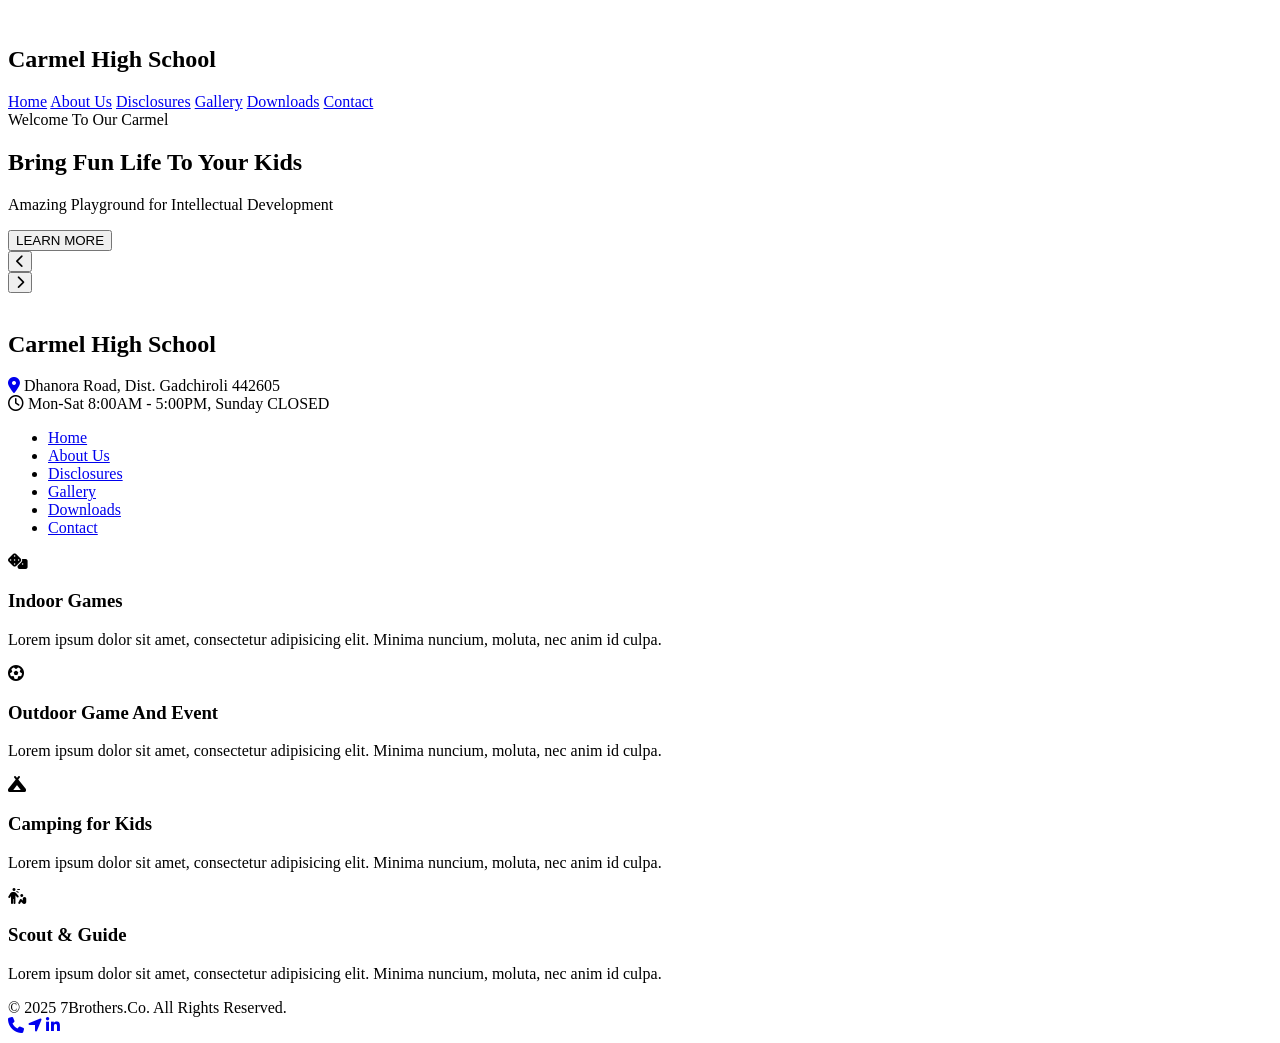
==== index.html @ ac0046ca "Add initial HTML structure for school website" ====
<!DOCTYPE html>
<html lang="en">
<head>
    <meta charset="UTF-8">
    <meta name="viewport" content="width=device-width, initial-scale=1.0">
    <title>Carmel High School, Gadchiroli</title>
    <link rel="stylesheet" href="https://cdnjs.cloudflare.com/ajax/libs/font-awesome/6.4.0/css/all.min.css">
    <link rel="preconnect" href="https://fonts.googleapis.com">
    <link rel="preconnect" href="https://fonts.gstatic.com" crossorigin>
    <link href="https://fonts.googleapis.com/css2?family=Montserrat:wght@400;500;600;700;800&family=Open+Sans:wght@400;500;600&display=swap" rel="stylesheet">
    <link rel="stylesheet" href="styles.css">
    <link rel="icon" type="image/png" href="images/carmel-school-gad.png">
</head>
<body>
    <!-- Mobile Header - Only visible on mobile/tablet -->
    <!-- Update the mobile-header section in index.html -->
    <header class="mobile-header">
        <div class="mobile-header-container"> <!-- Add this wrapper -->
            <div class="logo">
                <img src="images/carmel-school-gad.png" alt="" width="10%">
                <h2>Carmel High School</h2>
            </div>
            <div class="hamburger" id="mobileHamburger">
                <span></span>
                <span></span>
                <span></span>
            </div>
        </div>
        <nav class="mobile-nav">
            <div class="mobile-nav-links" id="mobileNavLinks">
                <a href="#" class="active">Home</a>
                <a href="#">About Us</a>
                <a href="#">Disclosures</a>
                <a href="#">Gallery</a>
                <a href="#">Downloads</a>
                <a href="#">Contact</a>
            </div>
        </nav>
    </header>
    
    <!-- Hero Section with Slideshow -->
    <section class="hero-section">
        <!-- Hero Image Background with Slideshow -->
        <div class="hero-background" id="heroBackground">
            <!-- Slideshow images -->
            <div class="slide active" style="background-image: url('images/love-carmel.png');"></div>
            <div class="slide" style="background-image: url('images/school-front.png');"></div>
            <div class="slide" style="background-image: url('images/discussion-room.png');"></div>
            <div class="slide" style="background-image: url('images/school-side.png');"></div>
            
            <!-- Overlay for better text readability -->
            <div class="hero-overlay"></div>
        </div>
        
        <!-- Hero Content -->
        <div class="container hero-content">
            <div class="hero-text">
                <div class="hero-subtitle">Welcome To Our Carmel</div>
                <h1 class="hero-title">Bring Fun Life To Your Kids</h1>
                <p class="hero-description">Amazing Playground for Intellectual Development</p>
                <button class="cta-button" id="learnMoreBtn">LEARN MORE</button>
            </div>
        </div>
        
        <!-- Slideshow Controls (Inside Hero Section) -->
        <div class="slideshow-controls">
            <button class="slide-control prev" id="prevSlide">
                <i class="fas fa-chevron-left"></i>
            </button>
            <div class="slide-indicators" id="slideIndicators">
                <!-- Indicators will be generated by JavaScript -->
            </div>
            <button class="slide-control next" id="nextSlide">
                <i class="fas fa-chevron-right"></i>
            </button>
        </div>
    </section>
    
    <!-- Desktop Header - Only visible on desktop -->
    <header class="desktop-header">
        <!-- Utility Bar -->
        <div class="utility-bar">
            <div class="container utility-content">
                <div class="logo">
                    <img src="images/carmel-school-gad.png" alt="" width="5%">
                    <h2>Carmel High School</h2></div>
                <div class="utility-info">
                    <div class="info-item">
                        <a href="https://maps.app.goo.gl/mGNbKYQAmGiyjG6eA" style="text-decoration: none; cursor: pointer" target="_blank">
                            <i class="fas fa-map-marker-alt"></i>
                        </a>
                        <span class="location">Dhanora Road, Dist. Gadchiroli 442605</span>
                    </div>
                    <div class="info-item">
                        <i class="far fa-clock"></i>
                        <span>Mon-Sat 8:00AM - 5:00PM, <span class="highlight">Sunday CLOSED</span></span>
                    </div>
                </div>
            </div>
        </div>
        
        <!-- Opaque Navigation Bar -->
        <nav class="main-nav">
            <div class="container nav-content">
                <ul class="nav-links">
                    <li><a href="#" class="active">Home</a></li>
                    <li><a href="#">About Us</a></li>
                    <li><a href="#">Disclosures</a></li>
                    <li><a href="#">Gallery</a></li>
                    <li><a href="#">Downloads</a></li>
                    <li><a href="#">Contact</a></li>
                </ul>
            </div>
        </nav>
    </header>
    
    <!-- Main Content (Outside Hero Section) -->
    <main class="container">
        <!-- Feature Cards Section -->
        <section class="features">
            <div class="feature-card card1">
                <div class="feature-icon">
                    <i class="fas fa-dice"></i>
                </div>
                <h3>Indoor Games</h3>
                <p>Lorem ipsum dolor sit amet, consectetur adipisicing elit. Minima nuncium, moluta, nec anim id culpa.</p>
            </div>
            
            <div class="feature-card card2">
                <div class="feature-icon">
                    <i class="fas fa-futbol"></i>
                </div>
                <h3>Outdoor Game And Event</h3>
                <p>Lorem ipsum dolor sit amet, consectetur adipisicing elit. Minima nuncium, moluta, nec anim id culpa.</p>
            </div>
            
            <div class="feature-card card3">
                <div class="feature-icon">
                    <i class="fas fa-campground"></i>
                </div>
                <h3>Camping for Kids</h3>
                <p>Lorem ipsum dolor sit amet, consectetur adipisicing elit. Minima nuncium, moluta, nec anim id culpa.</p>
            </div>

            <div class="feature-card card4">
                <div class="feature-icon">
                    <i class="fa-solid fa-person-harassing"></i>
                </div>
                <h3>Scout & Guide</h3>
                <p>Lorem ipsum dolor sit amet, consectetur adipisicing elit. Minima nuncium, moluta, nec anim id culpa.</p>
            </div>
        </section>
        
        <!-- Additional content can go here -->
    </main> 
    
    <!-- Footer -->
    <footer class="footer">
        <div class="container">
            <div class="copyright">
                &copy; 2025 7Brothers.Co. All Rights Reserved.
            </div>
            <div class="social-icons">
                <a href="tel:7132232476"><i class="fa-solid fa-phone"></i></a>
                <a href="https://maps.app.goo.gl/y5Hg6TQZRejVU8Br6" target="_blank"><i class="fa-solid fa-location-arrow"></i></a>
                <a href="#"><i class="fab fa-linkedin-in"></i></a>
            </div>
        </div>
    </footer>
    
    <script src="script.js"></script>
</body>
</html>
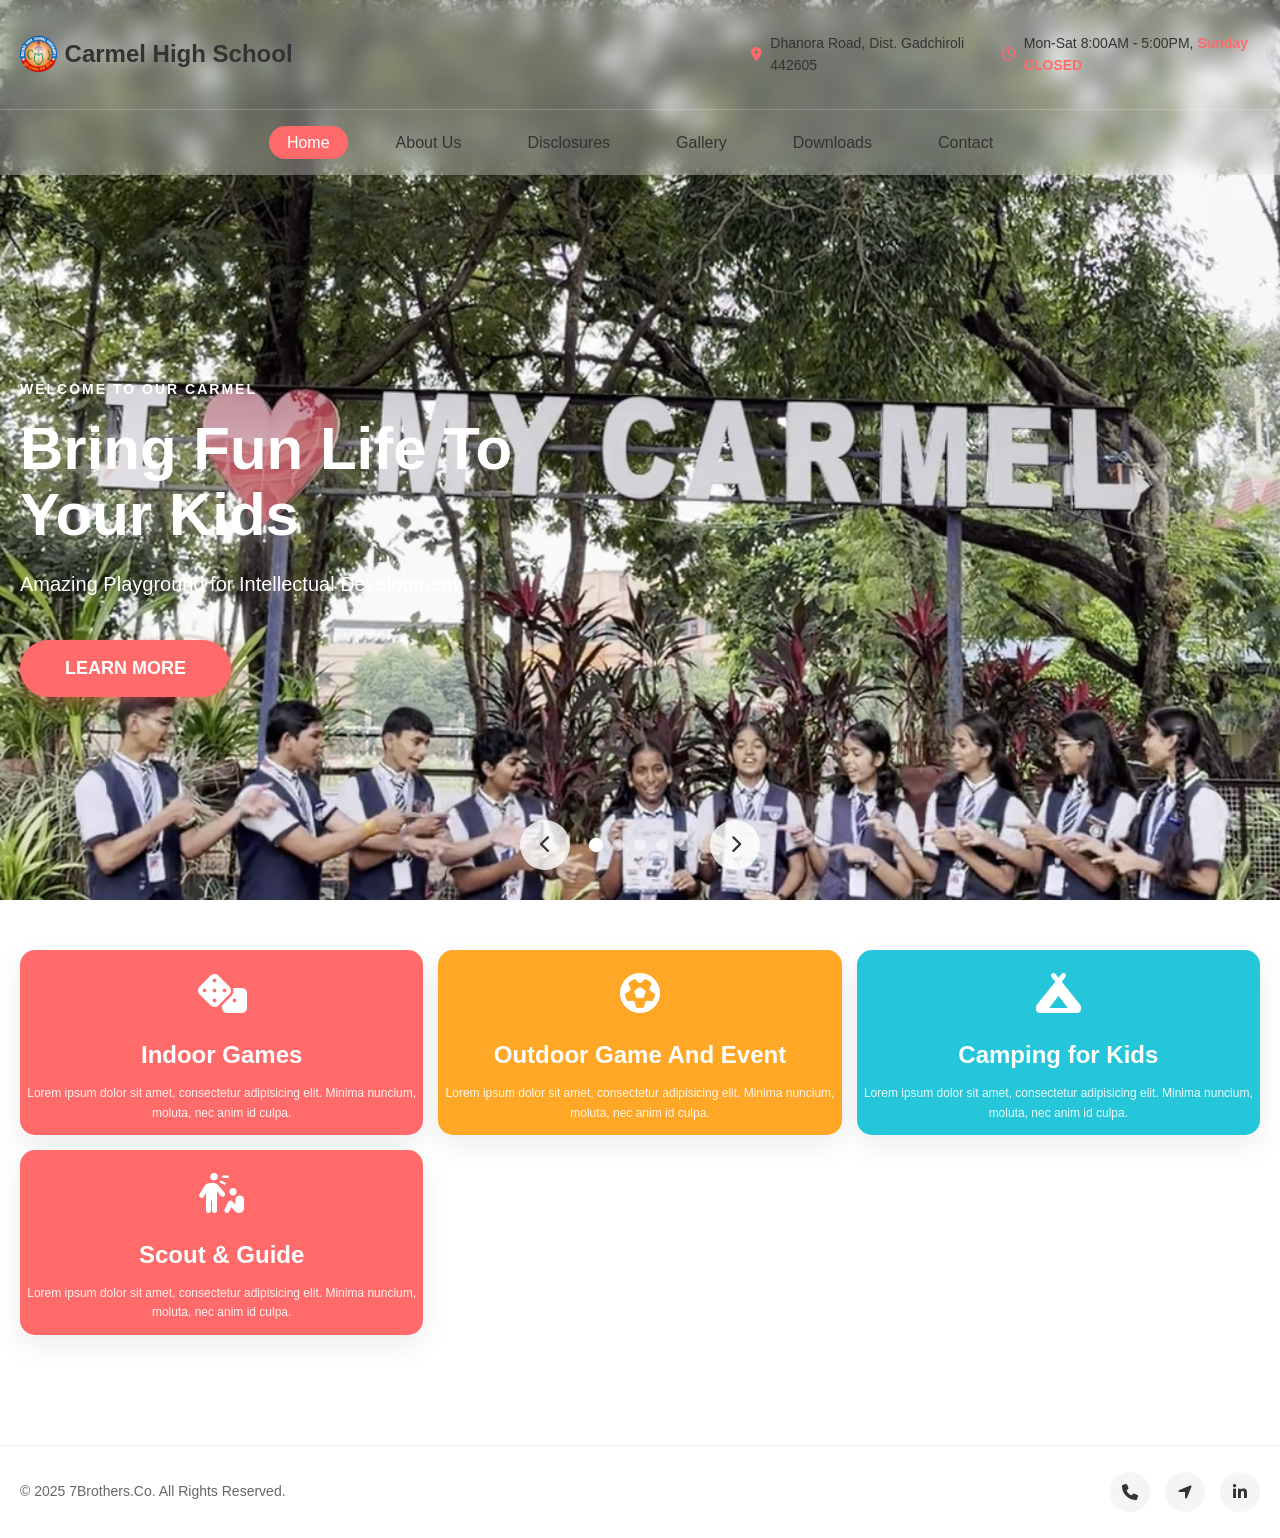
==== commit 9d8f30ee: "Reorder slideshow images in index.html" ====
--- a/index.html
+++ b/index.html
@@ -43,9 +43,10 @@
         <!-- Hero Image Background with Slideshow -->
         <div class="hero-background" id="heroBackground">
             <!-- Slideshow images -->
+            <div class="slide" style="background-image: url('images/school-front.png');"></div>
             <div class="slide active" style="background-image: url('images/love-carmel.png');"></div>
+            <div class="slide" style="background-image: url('images/discussion-room.png');"></div>
             <div class="slide" style="background-image: url('images/school-front.png');"></div>
-            <div class="slide" style="background-image: url('images/discussion-room.png');"></div>
             <div class="slide" style="background-image: url('images/school-side.png');"></div>
             
             <!-- Overlay for better text readability -->
--- a/styles.css
+++ b/styles.css
@@ -0,0 +1,676 @@
+:root {
+    --primary-red: #ff6b6b;
+    --primary-orange: #ffa726;
+    --primary-teal: #26c6da;
+    --primary-dark: #333333;
+    --primary-gray: #f5f5f5;
+    --text-light: #ffffff;
+    --text-gray: #666666;
+    --border-radius: 50px;
+    --box-shadow: 0 10px 30px rgba(0, 0, 0, 0.08);
+    --header-translucent: rgba(255, 255, 255, 0.3);
+    --header-opaque: rgba(255, 255, 255, 0.95);
+}
+
+* {
+    margin: 0;
+    padding: 0;
+    box-sizing: border-box;
+}
+
+body {
+    font-family: 'Open Sans', sans-serif;
+    color: var(--text-gray);
+    line-height: 1.6;
+    overflow-x: hidden;
+    background-color: white;
+}
+
+.container {
+    max-width: 100%;
+    margin: 0 auto;
+    padding: 20px;
+}
+
+/* Update the .mobile-header section - replace this in your styles.css */
+/* ===== MOBILE HEADER ===== */
+.mobile-header {
+    display: none; /* Hidden by default on desktop */
+    position: fixed;
+    top: 0;
+    left: 0;
+    width: 100%;
+    z-index: 1000;
+    background-color: rgba(255, 255, 255, 0.3);
+    backdrop-filter: blur(10px);
+    -webkit-backdrop-filter: blur(10px);
+    padding: 1rem 5%;
+    transition: all 0.3s ease;
+    border-bottom: 1px solid rgba(0, 0, 0, 0.1);
+}
+
+.mobile-header.scrolled {
+    background-color: rgba(255, 255, 255, 0.3);
+    box-shadow: 0 2px 20px rgba(0, 0, 0, 0.1);
+    padding: 0.8rem 5%;
+}
+
+.mobile-header .logo {
+    flex-shrink: 0;
+    display: flex;
+    align-items: center;
+}
+
+.mobile-header .logo h2 {
+    font-family: 'Montserrat', sans-serif;
+    font-weight: 800;
+    font-size: 18px;
+    color: var(--primary-dark);
+    margin-left: 0.5rem;
+}
+
+/* Update the .mobile-nav section */
+.mobile-nav {
+    display: flex;
+    justify-content: flex-end; /* Changed from space-between */
+    align-items: center;
+    width: 100%;
+    position: relative;
+}
+
+/* Hamburger Menu - Update positioning */
+.hamburger {
+    display: flex;
+    flex-direction: column;
+    cursor: pointer;
+    padding: 8px; /* Slightly more padding for better touch target */
+    z-index: 1001;
+    position: absolute; /* Add this */
+    right: 2rem; /* Add this - positions at extreme right */
+    top: 50%; /* Add this - centers vertically */
+    transform: translateY(-50%); /* Add this - perfect vertical centering */
+}
+
+.hamburger span {
+    width: 25px;
+    height: 3px;
+    background-color: var(--primary-dark);
+    margin: 3px 0;
+    transition: 0.3s;
+    border-radius: 2px;
+}
+
+/* Hamburger animation when active */
+.hamburger.active span:nth-child(1) {
+    transform: rotate(-45deg) translate(-5px, 6px);
+}
+
+.hamburger.active span:nth-child(2) {
+    opacity: 0;
+}
+
+.hamburger.active span:nth-child(3) {
+    transform: rotate(45deg) translate(-5px, -6px);
+}
+
+/* Mobile Navigation Links */
+.mobile-nav{
+    width: 100%;
+}
+
+.mobile-nav-links {
+    position: absolute;
+    top: 100%;
+    left: 0;
+    width: 100%;
+    background-color: rgba(255, 255, 255, 0.3);
+    backdrop-filter: blur(10px);
+    -webkit-backdrop-filter: blur(10px);
+    display: flex;
+    flex-direction: column;
+    align-items: center;
+    gap: 0.2rem;
+    padding: 1rem 0;
+    border-bottom: 1px solid rgba(0, 0, 0, 0.1);
+    box-shadow: 0 5px 20px rgba(0, 0, 0, 0.1);
+    transform: translateY(-10px);
+    opacity: 0;
+    visibility: hidden;
+    transition: all 0.3s ease;
+    z-index: 999;
+}
+
+.mobile-nav-links.active {
+    transform: translateY(0);
+    opacity: 1;
+    visibility: visible;
+}
+
+.mobile-nav-links a {
+    display: block;
+    border-radius: 3rem;
+    text-align: center;
+    padding: 0.5rem 1rem;
+    font-size: 1rem;
+    color: var(--primary-dark);
+    text-decoration: none;
+    font-weight: 500;
+    transition: all 0.3s ease;
+}
+
+.mobile-nav-links a:last-child {
+    border-bottom: none;
+}
+
+.mobile-nav-links a.active,
+.mobile-nav-links a:hover {
+    background-color: var(--primary-red);
+    color: var(--text-light);
+}
+
+/* ===== DESKTOP HEADER ===== */
+.desktop-header {
+    display: block;
+    position: fixed;
+    top: 0;
+    width: 100%;
+    z-index: 100;
+    background-color: var(--header-translucent);
+    backdrop-filter: blur(10px);
+    transition: background-color 0.3s ease, backdrop-filter 0.3s ease;
+}
+
+.desktop-header.scrolled {
+    background-color: var(--header-opaque);
+    backdrop-filter: blur(15px);
+}
+
+/* Utility Bar with translucent background */
+.utility-bar {
+    background-color: transparent;
+    padding: 12px 0;
+    border-bottom: 1px solid rgba(255, 255, 255, 0.2);
+}
+
+.utility-content {
+    display: flex;
+    justify-content: space-between;
+    align-items: center;
+}
+
+.desktop-header .logo {
+    display: flex;
+    align-items: center;
+}
+
+.desktop-header .logo h2 {
+    font-family: 'Montserrat', sans-serif;
+    font-weight: 800;
+    font-size: 24px;
+    color: var(--primary-dark);
+    margin-left: 0.5rem;
+}
+
+.utility-info {
+    display: flex;
+    gap: 30px;
+}
+
+.info-item {
+    display: flex;
+    align-items: center;
+    gap: 8px;
+    font-size: 14px;
+    color: var(--primary-dark);
+}
+
+.info-item i {
+    color: var(--primary-red);
+}
+
+.highlight {
+    color: var(--primary-red);
+    font-weight: 600;
+}
+
+/* Navigation Bar - Also translucent */
+.main-nav {
+    background-color: transparent;
+    padding: 0px;
+    border-radius: 12px;
+    box-shadow: none;
+    transition: background-color 0.3s ease, box-shadow 0.3s ease;
+}
+
+.main-nav.scrolled {
+    border-radius: 30px;
+}
+
+.nav-content {
+    display: flex;
+    justify-content: center;
+    align-items: center;
+    text-align: center;
+}
+
+.nav-links {
+    display: flex;
+    list-style: none;
+    gap: 30px;
+    justify-content: center;
+    padding: 0;
+    margin: 0;
+}
+
+.nav-links a {
+    text-decoration: none;
+    color: var(--primary-dark);
+    font-weight: 500;
+    padding: 8px 18px;
+    border-radius: var(--border-radius);
+    transition: all 0.3s ease;
+}
+
+.nav-links a.active,
+.nav-links a:hover {
+    background-color: var(--primary-red);
+    color: var(--text-light);
+}
+
+/* Hero Section - Takes full viewport from top */
+.hero-section {
+    position: relative;
+    min-height: 100vh;
+    display: flex;
+    align-items: center;
+    overflow: hidden;
+}
+
+/* Hero Background with Slideshow - Starts from top */
+.hero-background {
+    position: fixed;
+    top: 0;
+    left: 0;
+    width: 100%;
+    height: 100%;
+    z-index: -2;
+}
+
+.hero-background .slide {
+    position: absolute;
+    top: 0;
+    left: 0;
+    width: 100%;
+    height: 100%;
+    background-size: cover;
+    background-position: center;
+    background-repeat: no-repeat;
+    opacity: 0;
+    transition: opacity 1.5s ease-in-out;
+}
+
+.hero-background .slide.active {
+    opacity: 1;
+}
+
+.hero-overlay {
+    position: absolute;
+    top: 0;
+    left: 0;
+    width: 100%;
+    height: 100%;
+    background: linear-gradient(to right, rgba(0, 0, 0, 0.7) 0%, rgba(0, 0, 0, 0.3) 100%);
+    z-index: -1;
+}
+
+/* Hero Content */
+.hero-content {
+    position: relative;
+    z-index: 1;
+    width: 100%;
+    padding-top: 140px; /* Space for desktop header */
+}
+
+.hero-text {
+    max-width: 600px;
+    color: var(--text-light);
+}
+
+.hero-subtitle {
+    font-size: 14px;
+    text-transform: uppercase;
+    letter-spacing: 2px;
+    color: white;
+    margin-bottom: 15px;
+    font-weight: 600;
+    text-shadow:
+        0 0 40px rgba(255, 255, 255, 0.6),
+        0 0 80px rgba(255, 255, 255, 0.6),
+        0 0 120px rgba(255, 255, 255, 0.6);
+}
+
+.hero-title {
+    font-family: 'Montserrat', sans-serif;
+    font-size: 60px;
+    font-weight: 800;
+    line-height: 1.1;
+    margin-bottom: 20px;
+    text-shadow:
+        0 0 40px rgba(255, 255, 255, 0.6),
+        0 0 80px rgba(255, 255, 255, 0.4),
+        0 0 120px rgba(255, 255, 255, 0.2);
+}
+
+.hero-description {
+    font-size: 20px;
+    margin-bottom: 40px;
+    text-shadow:
+        0 0 40px rgba(255, 255, 255, 0.6),
+        0 0 80px rgba(255, 255, 255, 0.6),
+        0 0 120px rgba(255, 255, 255, 0.6);
+}
+
+.cta-button {
+    background-color: var(--primary-red);
+    color: white;
+    border: none;
+    padding: 18px 45px;
+    border-radius: var(--border-radius);
+    font-size: 18px;
+    font-weight: 600;
+    cursor: pointer;
+    transition: all 0.3s ease;
+    box-shadow: 0 5px 15px rgba(255, 107, 107, 0.4);
+}
+
+.cta-button:hover {
+    background-color: #ff5252;
+    transform: translateY(-3px);
+    box-shadow: 0 8px 20px rgba(255, 107, 107, 0.6);
+}
+
+/* Slideshow Controls - Inside hero section */
+.slideshow-controls {
+    position: absolute;
+    bottom: 30px;
+    left: 0;
+    width: 100%;
+    display: flex;
+    justify-content: center;
+    align-items: center;
+    gap: 20px;
+    z-index: 2;
+}
+
+.slide-control {
+    background-color: rgba(255, 255, 255, 0.8);
+    border: none;
+    width: 50px;
+    height: 50px;
+    border-radius: 50%;
+    display: flex;
+    justify-content: center;
+    align-items: center;
+    cursor: pointer;
+    transition: all 0.3s ease;
+    font-size: 18px;
+    color: var(--primary-dark);
+}
+
+.slide-control:hover {
+    background-color: white;
+    transform: scale(1.1);
+}
+
+.slide-indicators {
+    display: flex;
+    gap: 10px;
+}
+
+.indicator {
+    width: 12px;
+    height: 12px;
+    border-radius: 50%;
+    background-color: rgba(255, 255, 255, 0.5);
+    cursor: pointer;
+    transition: all 0.3s ease;
+}
+
+.indicator.active {
+    background-color: white;
+    transform: scale(1.2);
+}
+
+/* Feature Cards Section - Outside hero section */
+main {
+    position: relative;
+    z-index: 10;
+    background-color: white;
+    margin-top: -60px;
+    padding-top: 120px;
+}
+
+.features {
+    display: grid;
+    grid-template-columns: repeat(3, 1fr);
+    gap: 15px;
+    margin: 30px 0;
+    position: relative;
+}
+
+.feature-card {
+    border-radius: 15px;
+    padding: 12px 6px;
+    color: white;
+    text-align: center;
+    box-shadow: var(--box-shadow);
+    transition: transform 0.3s ease, box-shadow 0.3s ease;
+    background-color: rgba(255, 255, 255, 0.9);
+}
+
+.feature-card:hover {
+    transform: translateY(-10px);
+    box-shadow: 0 15px 40px rgba(0, 0, 0, 0.15);
+}
+
+.card1 {
+    background-color: var(--primary-red);
+}
+
+.card2 {
+    background-color: var(--primary-orange);
+}
+
+.card3 {
+    background-color: var(--primary-teal);
+}
+
+.card4 {
+    background-color: var(--primary-red);
+}
+
+.feature-icon {
+    font-size: 40px;
+    margin-bottom: 10px;
+}
+
+.feature-card h3 {
+    font-family: 'Montserrat', sans-serif;
+    font-size: 24px;
+    font-weight: 700;
+    margin-bottom: 10px;
+}
+
+.feature-card p {
+    font-size: 12px;
+    opacity: 0.9;
+}
+
+/* Update footer styles */
+.footer {
+    background-color: white;
+    padding: 6px 0;
+    border-top: 1px solid #f0f0f0;
+    margin-top: 60px;
+}
+
+.footer .container {
+    display: flex;
+    flex-direction: column;
+    align-items: center;
+    gap: 25px;
+}
+
+.copyright {
+    font-size: 14px;
+    color: var(--text-gray);
+    text-align: center;
+    line-height: 1.6;
+}
+
+.social-icons {
+    display: flex;
+    gap: 15px;
+    align-items: center;
+}
+
+.social-icons a {
+    display: flex;
+    align-items: center;
+    justify-content: center;
+    width: 40px;
+    height: 40px;
+    background-color: var(--primary-gray);
+    border-radius: 50%;
+    color: var(--primary-dark);
+    font-size: 16px;
+    transition: all 0.3s ease;
+    text-decoration: none;
+}
+
+.social-icons a:hover {
+    background-color: var(--primary-red);
+    color: white;
+    transform: translateY(-3px);
+}
+
+/* ===== RESPONSIVE DESIGN ===== */
+
+/* For larger screens, arrange footer content in a row */
+@media (min-width: 769px) {
+    .footer .container {
+        flex-direction: row;
+        justify-content: space-between;
+        align-items: center;
+    }
+}
+
+/* Mobile/Tablet View (≤768px) */
+@media (max-width: 768px) {
+    /* Hide desktop header */
+    .desktop-header {
+        display: none;
+    }
+
+    /* Show mobile header */
+    .mobile-header {
+        display: flex;
+        justify-content: space-between;
+        align-items: center;
+        width: 100%;
+    }
+    
+    /* Adjust hero content padding for mobile header */
+    .hero-content {
+        padding-top: 100px;
+    }
+    
+    /* Hide utility info */
+    .utility-info {
+        display: none;
+    }
+    
+    .features {
+        grid-template-columns: 1fr;
+    }
+    
+    .hero-title {
+        font-size: 36px;
+    }
+    
+    .hero-description {
+        font-size: 18px;
+    }
+}
+
+/* Desktop View (>768px) */
+@media (min-width: 769px) {
+    /* Hide mobile header */
+    .mobile-header {
+        display: none;
+    }
+    
+    /* Show desktop header */
+    .desktop-header {
+        display: block;
+    }
+}
+
+@media (max-width: 992px) {
+    .hero-title {
+        font-size: 48px;
+    }
+    
+    .features {
+        grid-template-columns: repeat(2, 1fr);
+    }
+    
+    .utility-info {
+        flex-direction: row;
+        gap: 10px;
+    }
+
+    .utility-info .info-item span{
+        font-size: 0.6rem;
+    }
+
+    .utility-info .info-item i{
+        font-size: 1.2rem;
+    }
+
+    .utility-info .info-item .location{
+        display: none;
+    }
+}
+
+@media (max-width: 480px) {
+    .hero-title {
+        font-size: 32px;
+    }
+    
+    .hero-description {
+        font-size: 16px;
+    }
+    
+    .cta-button {
+        padding: 15px 30px;
+        font-size: 16px;
+    }
+    
+    .slide-control {
+        width: 40px;
+        height: 40px;
+    }
+    
+    .utility-bar {
+        padding: 8px 0;
+    }
+    
+    .mobile-header {
+        padding: 0.8rem 5%;
+    }
+    
+    .mobile-header.scrolled {
+        padding: 0.6rem 5%;
+    }
+}
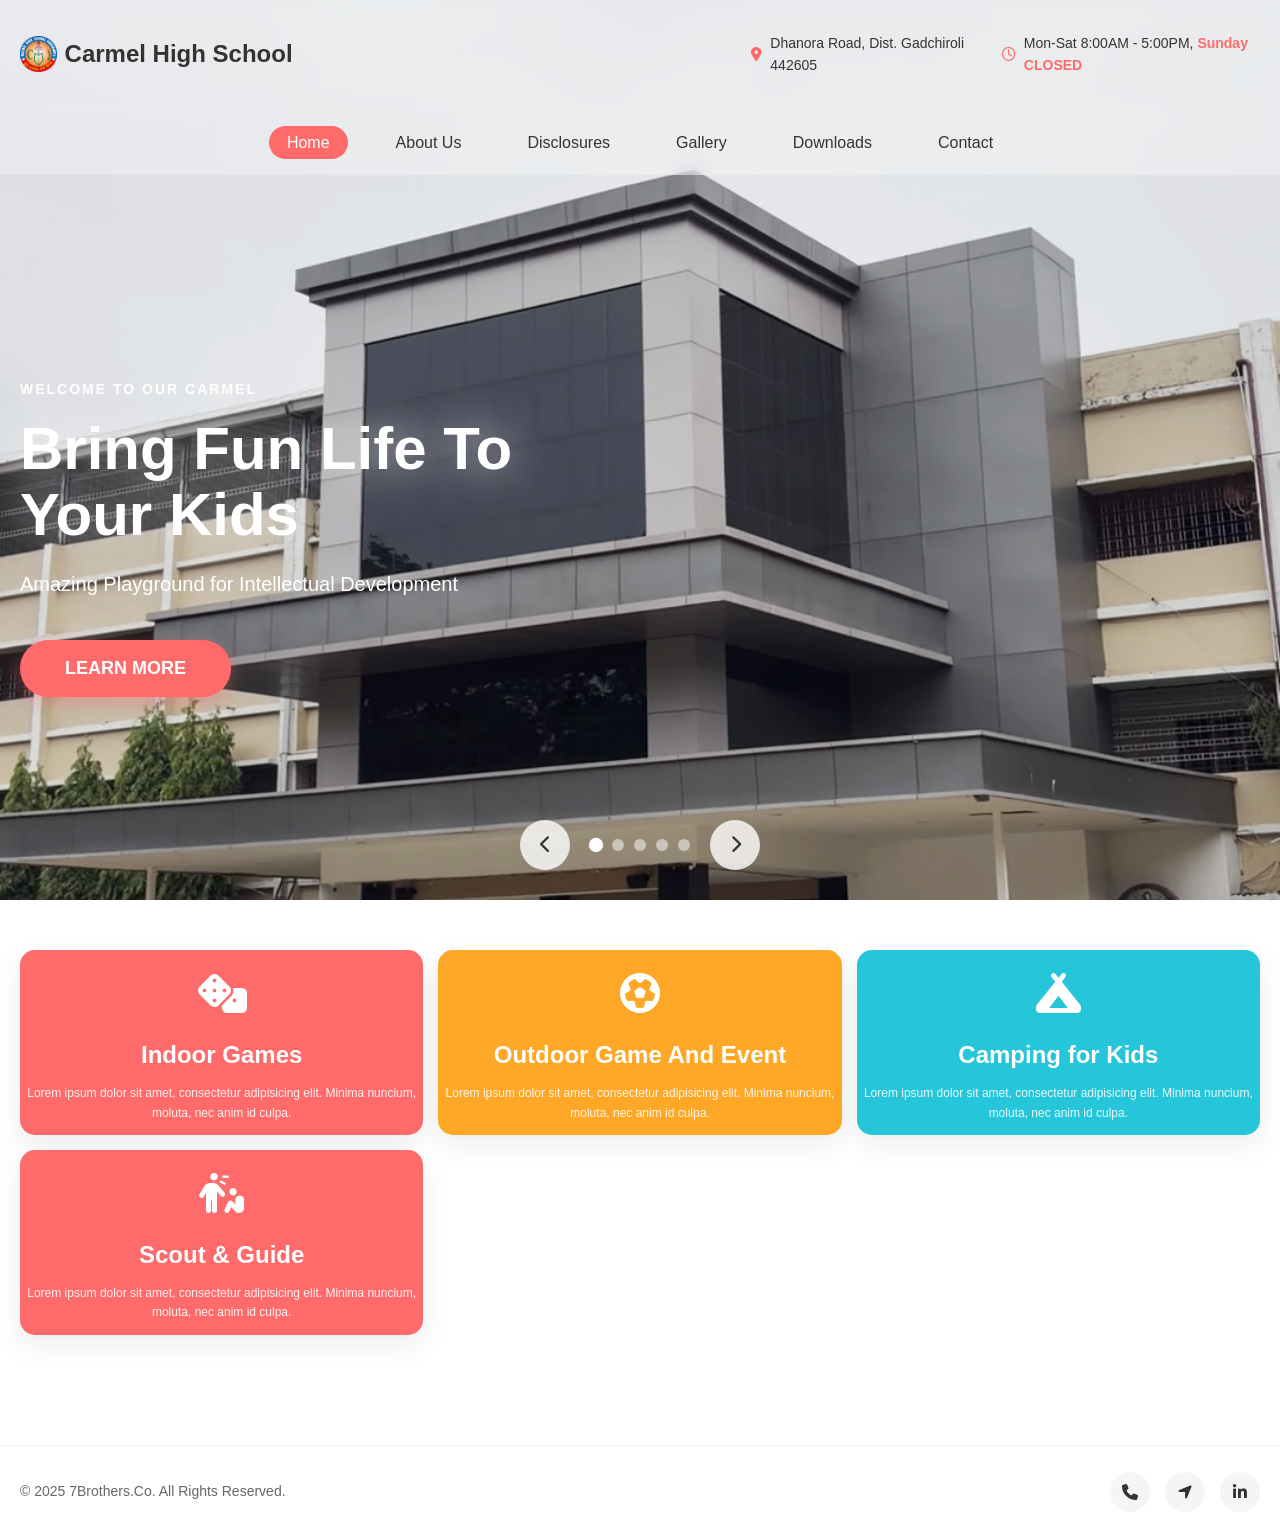
==== commit 2e77a3c3: "Swap slideshow images in hero section" ====
--- a/index.html
+++ b/index.html
@@ -43,8 +43,8 @@
         <!-- Hero Image Background with Slideshow -->
         <div class="hero-background" id="heroBackground">
             <!-- Slideshow images -->
-            <div class="slide" style="background-image: url('images/school-front.png');"></div>
-            <div class="slide active" style="background-image: url('images/love-carmel.png');"></div>
+            <div class="slide active" style="background-image: url('images/school-front.png');"></div>
+            <div class="slide" style="background-image: url('images/love-carmel.png');"></div>
             <div class="slide" style="background-image: url('images/discussion-room.png');"></div>
             <div class="slide" style="background-image: url('images/school-front.png');"></div>
             <div class="slide" style="background-image: url('images/school-side.png');"></div>
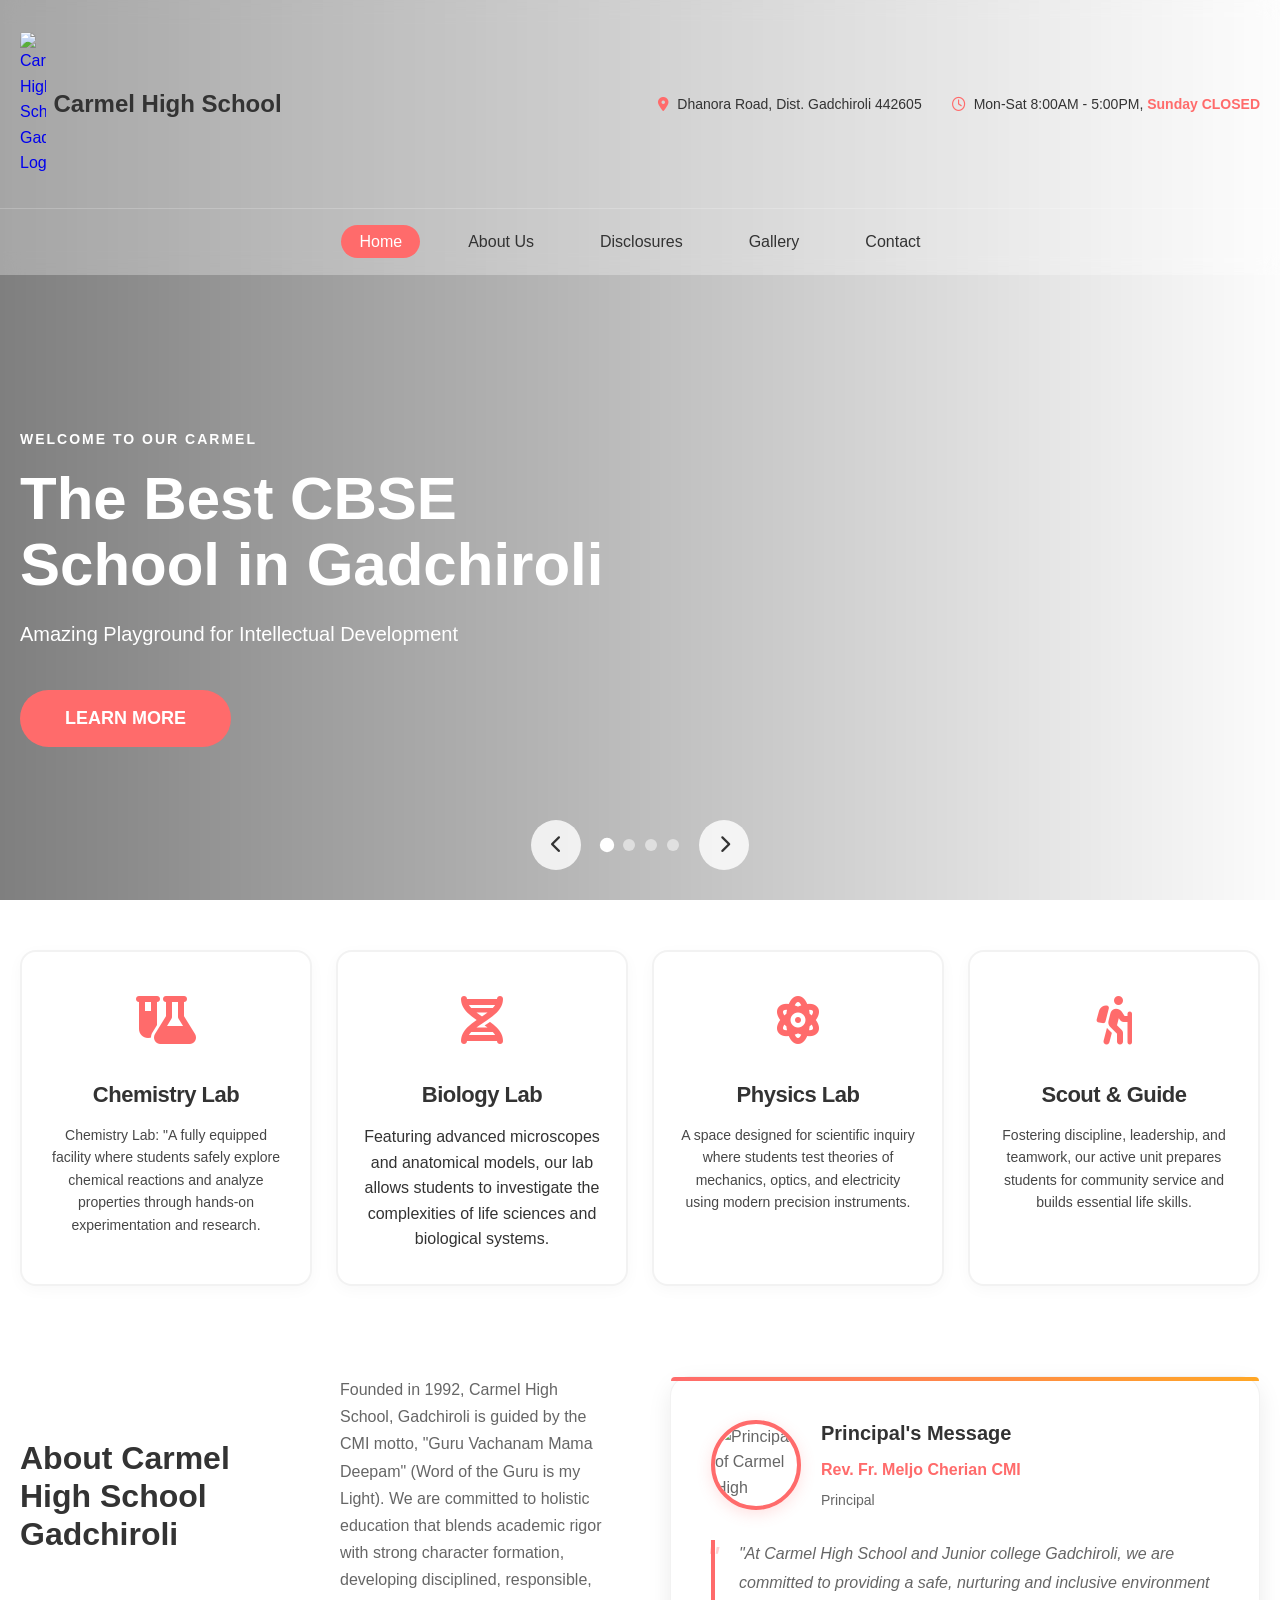
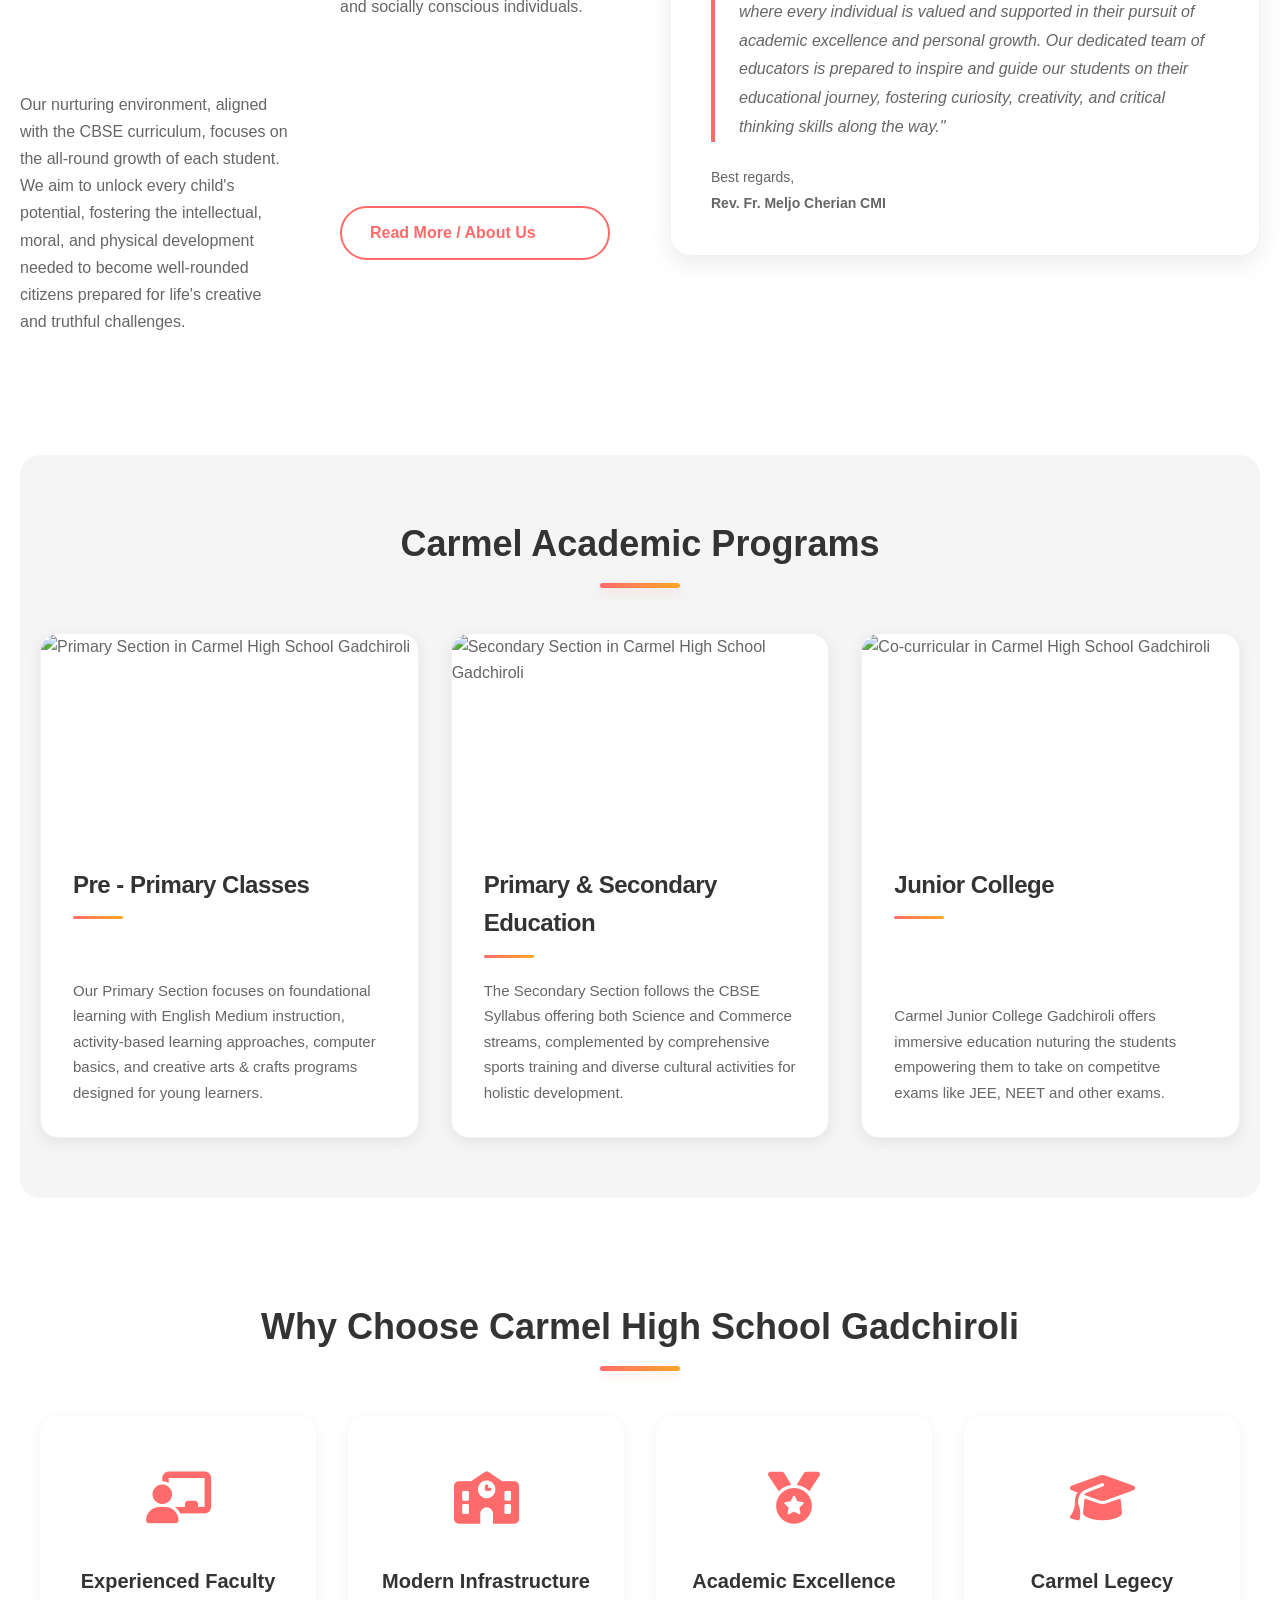
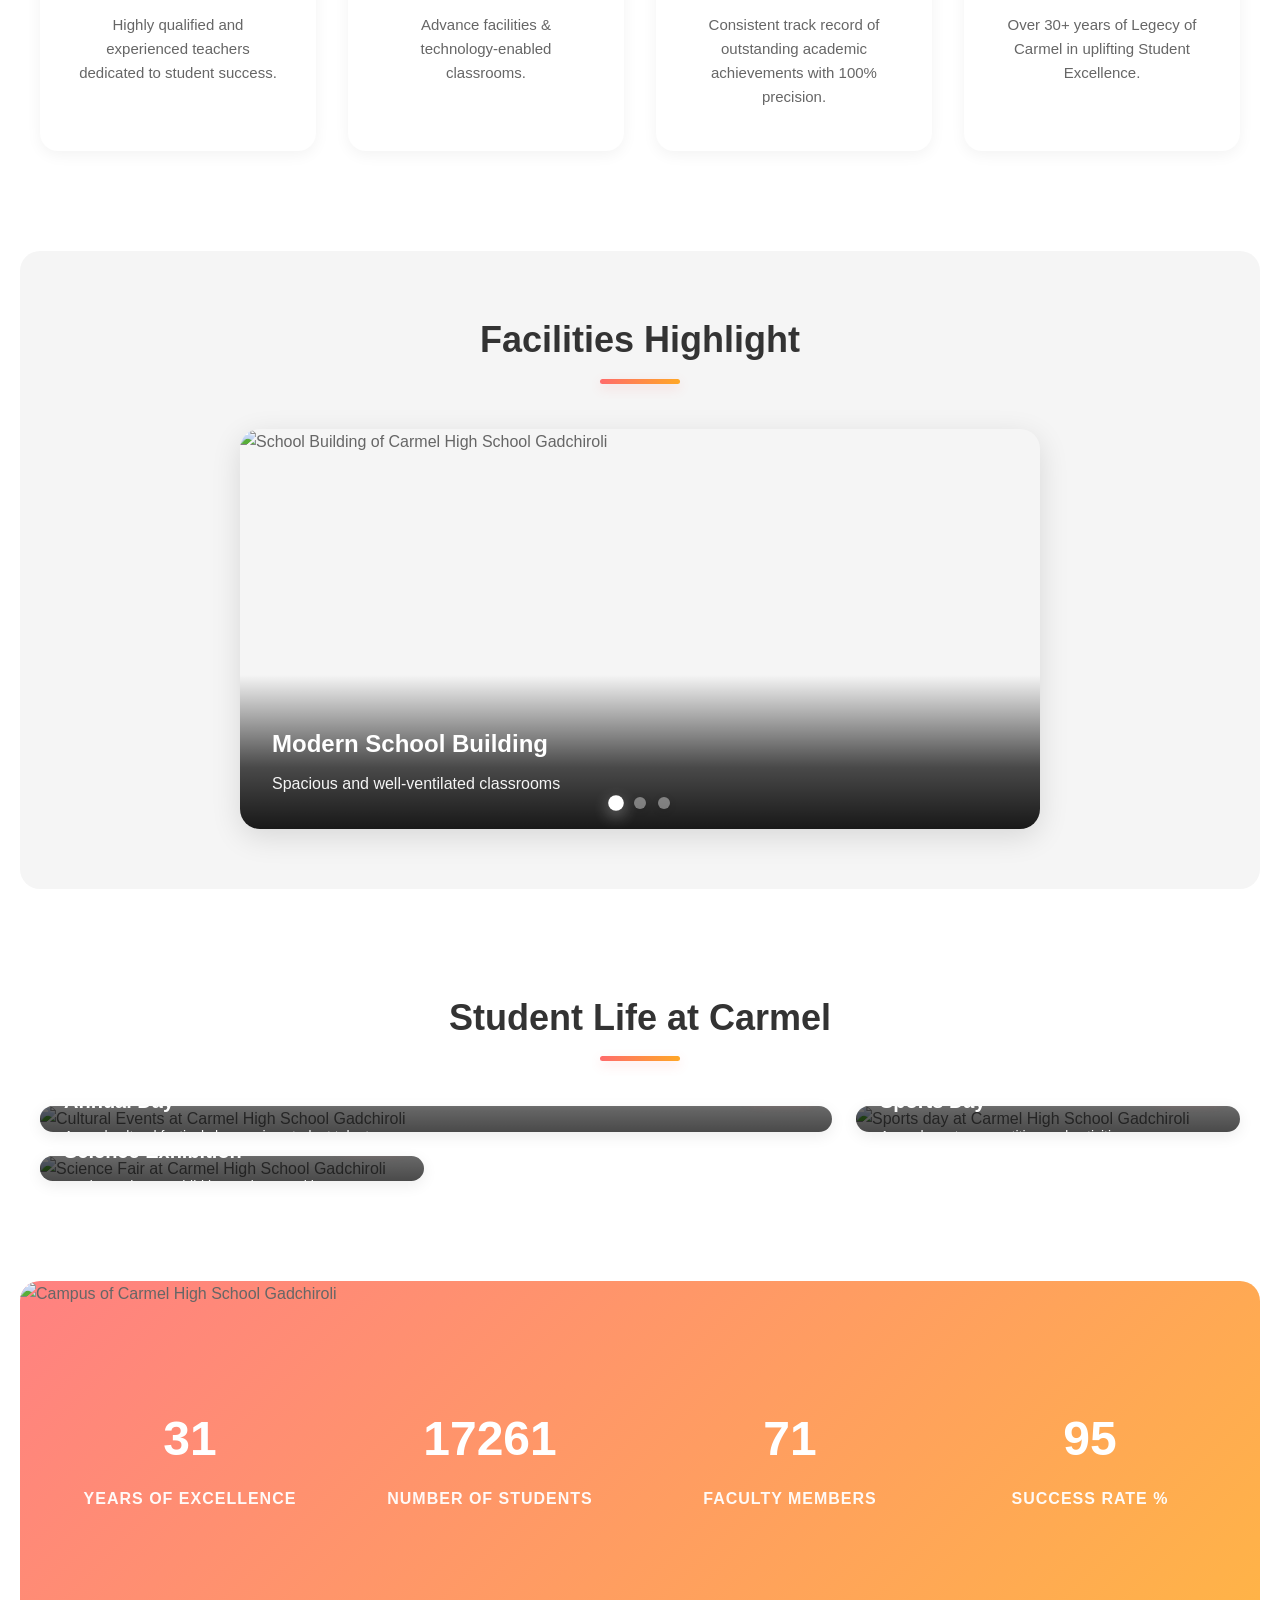
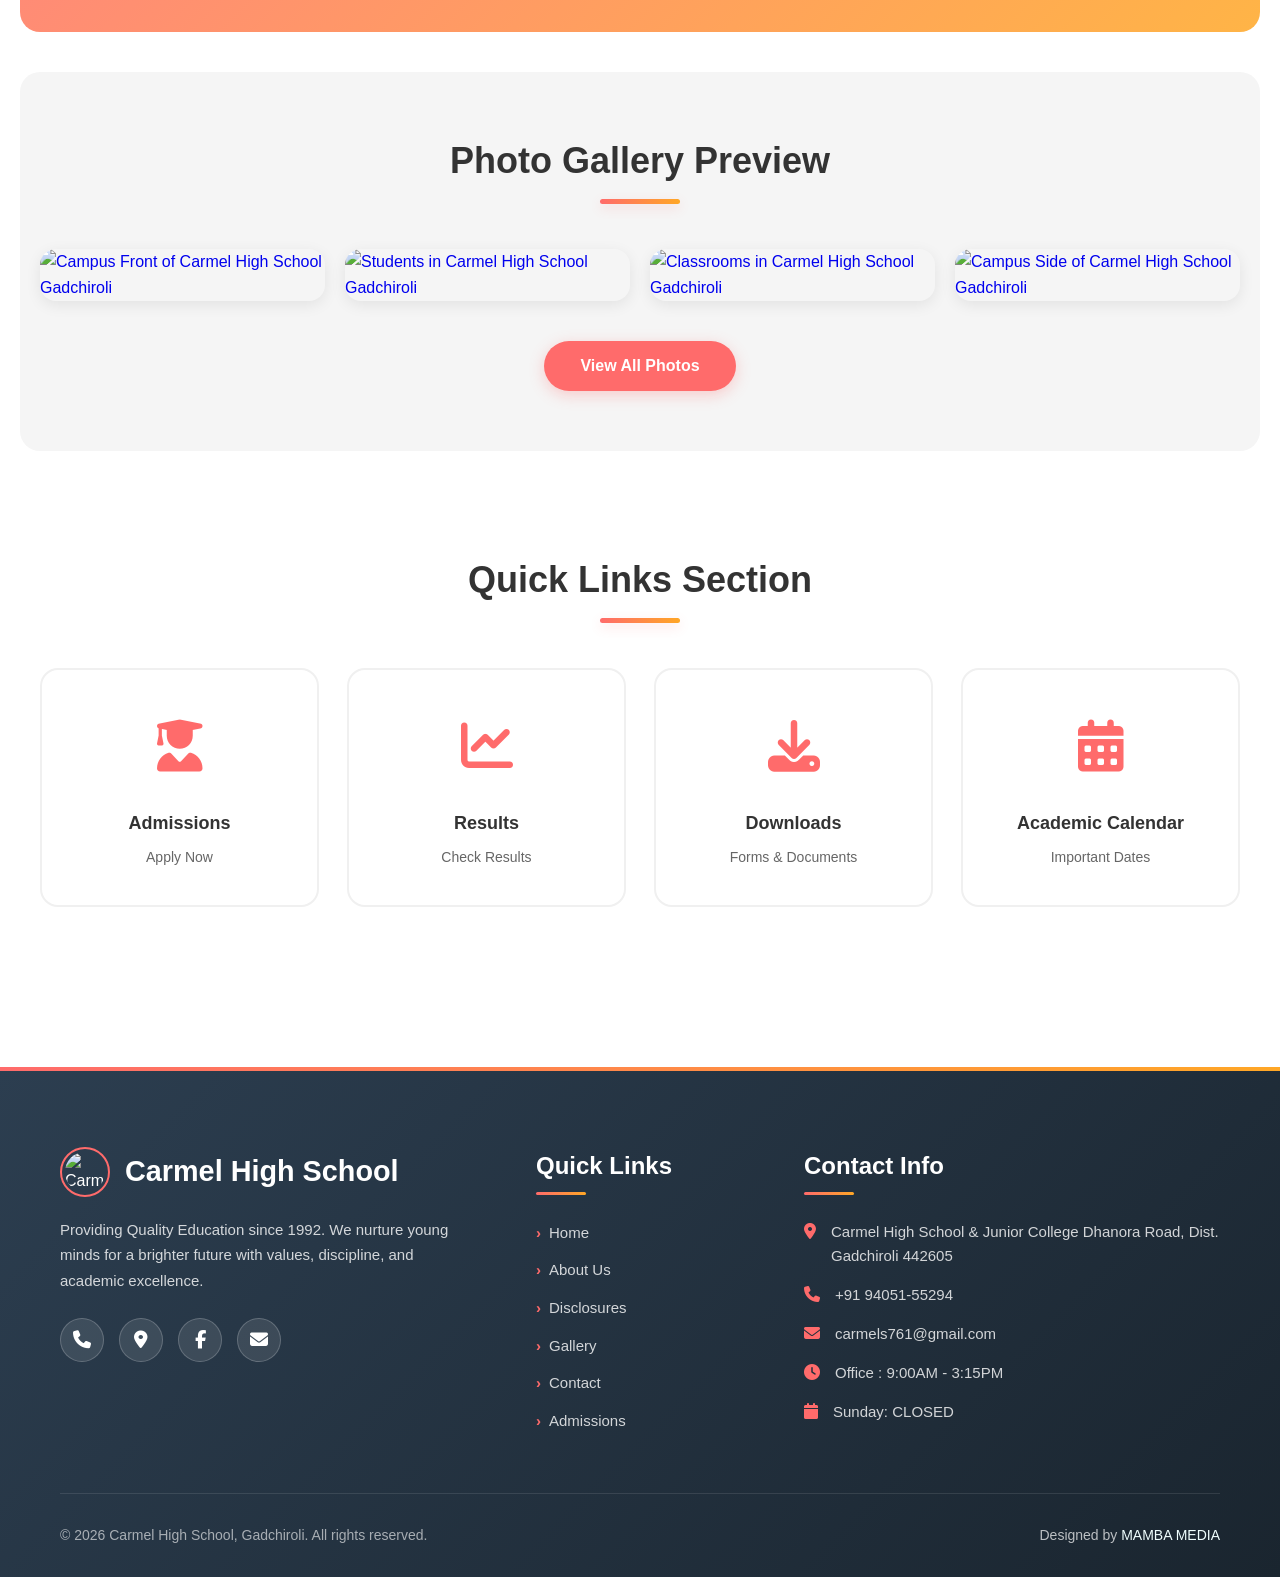
==== commit 30686c65: "Add files via upload" ====
--- a/index.html
+++ b/index.html
@@ -3,23 +3,68 @@
 <head>
     <meta charset="UTF-8">
     <meta name="viewport" content="width=device-width, initial-scale=1.0">
-    <title>Carmel High School, Gadchiroli</title>
+    <title>Carmel High School | Best CBSE School in Gadchiroli</title>
+    <meta name="description" content="Carmel High School is a top-ranked school in Gadchiroli offering modern facilities, smart classrooms, and Scout & Guide. Admissions open for 2026.">
     <link rel="stylesheet" href="https://cdnjs.cloudflare.com/ajax/libs/font-awesome/6.4.0/css/all.min.css">
     <link rel="preconnect" href="https://fonts.googleapis.com">
     <link rel="preconnect" href="https://fonts.gstatic.com" crossorigin>
     <link href="https://fonts.googleapis.com/css2?family=Montserrat:wght@400;500;600;700;800&family=Open+Sans:wght@400;500;600&display=swap" rel="stylesheet">
     <link rel="stylesheet" href="styles.css">
-    <link rel="icon" type="image/png" href="images/carmel-school-gad.png">
+    <link rel="icon" type="image/webp" href="images/carmel-school-gad.webp">
+    <script type="application/ld+json">
+    {
+    "@context": "https://schema.org",
+    "@type": "School",
+    "name": "Carmel High School Gadchiroli",
+    "alternateName": ["Carmel High School & Junior College", "Carmel CBSE Gadchiroli"],
+    "url": "https://carmelcbsegad.org",
+    "logo": "https://carmelcbsegad.org/images/carmel-school-gad.webp",
+    "image": "https://carmelcbsegad.org/images/school-front.webp",
+    "description": "Carmel High School Gadchiroli is a premier CBSE educational institution established in 1992, offering holistic education in Gadchiroli.",
+    "foundingDate": "1992",
+    "address": {
+        "@type": "PostalAddress",
+        "streetAddress": "Dhanora Road",
+        "addressLocality": "Gadchiroli",
+        "addressRegion": "Maharashtra",
+        "postalCode": "442605",
+        "addressCountry": "IN"
+    },
+    "contactPoint": {
+        "@type": "ContactPoint",
+        "telephone": "+91-94051-55294",
+        "contactType": "admissions",
+        "email": "carmels761@gmail.com",
+        "areaServed": "Gadchiroli",
+        "availableLanguage": ["English", "Hindi", "Marathi"]
+    },
+    "sameAs": [
+        "https://www.facebook.com/carmels761/",
+        "https://www.instagram.com/carmels1992/",
+        "https://www.youtube.com/@carmelhighschoolgadchiroli1837"
+    ],
+    "openingHoursSpecification": [
+        {
+        "@type": "OpeningHoursSpecification",
+        "dayOfWeek": ["Monday", "Tuesday", "Wednesday", "Thursday", "Friday", "Saturday"],
+        "opens": "09:00",
+        "closes": "15:15"
+        }
+    ]
+    }
+    </script>
 </head>
 <body>
     <!-- Mobile Header - Only visible on mobile/tablet -->
     <!-- Update the mobile-header section in index.html -->
     <header class="mobile-header">
         <div class="mobile-header-container"> <!-- Add this wrapper -->
-            <div class="logo">
-                <img src="images/carmel-school-gad.png" alt="" width="10%">
-                <h2>Carmel High School</h2>
-            </div>
+            <a href="index.html" style="text-decoration: none;">
+                <div class="logo">
+                    <img src="images/carmel-school-gad.webp" alt="Carmel High School Gadchiroli Logo" width="10%">
+                    <h2>Carmel High School</h2>
+                </div>
+            </a>
             <div class="hamburger" id="mobileHamburger">
                 <span></span>
                 <span></span>
@@ -29,11 +74,50 @@
         <nav class="mobile-nav">
             <div class="mobile-nav-links" id="mobileNavLinks">
                 <a href="#" class="active">Home</a>
-                <a href="#">About Us</a>
-                <a href="#">Disclosures</a>
-                <a href="#">Gallery</a>
-                <a href="#">Downloads</a>
-                <a href="#">Contact</a>
+                <a href="about.html">About Us</a>
+                <a href="disclosures.html">Disclosures</a>
+                <a href="gallery.html">Gallery</a>
+                <a href="contacts.html">Contact</a>
+            </div>
+        </nav>
+    </header>
+
+    <!-- Desktop Header - Only visible on desktop -->
+    <header class="desktop-header">
+        <!-- Utility Bar -->
+        <div class="utility-bar">
+            <div class="container utility-content">
+                <a href="index.html" style="text-decoration: none;">
+                    <div class="logo">
+                    <img src="images/carmel-school-gad.webp" alt="Carmel High School Gadchiroli Logo" width="5%">
+                    <h2>Carmel High School</h2>
+                </div>
+                </a>
+                <div class="utility-info">
+                    <div class="info-item">
+                        <a href="https://maps.app.goo.gl/mGNbKYQAmGiyjG6eA" style="text-decoration: none; cursor: pointer" target="_blank">
+                            <i class="fas fa-map-marker-alt"></i>
+                        </a>
+                        <span class="location">Dhanora Road, Dist. Gadchiroli 442605</span>
+                    </div>
+                    <div class="info-item">
+                        <i class="far fa-clock"></i>
+                        <span>Mon-Sat 8:00AM - 5:00PM, <span class="highlight">Sunday CLOSED</span></span>
+                    </div>
+                </div>
+            </div>
+        </div>
+        
+        <!-- Opaque Navigation Bar -->
+        <nav class="main-nav">
+            <div class="container nav-content">
+                <ul class="nav-links">
+                    <li><a href="#" class="active">Home</a></li>
+                    <li><a href="about.html">About Us</a></li>
+                    <li><a href="disclosures.html">Disclosures</a></li>
+                    <li><a href="gallery.html">Gallery</a></li>
+                    <li><a href="contacts.html">Contact</a></li>
+                </ul>
             </div>
         </nav>
     </header>
@@ -43,11 +127,10 @@
         <!-- Hero Image Background with Slideshow -->
         <div class="hero-background" id="heroBackground">
             <!-- Slideshow images -->
-            <div class="slide active" style="background-image: url('images/school-front.png');"></div>
-            <div class="slide" style="background-image: url('images/love-carmel.png');"></div>
-            <div class="slide" style="background-image: url('images/discussion-room.png');"></div>
-            <div class="slide" style="background-image: url('images/school-front.png');"></div>
-            <div class="slide" style="background-image: url('images/school-side.png');"></div>
+            <div class="slide active" style="background-image: url('images/school-front.webp');"></div>
+            <div class="slide" style="background-image: url('images/love-carmel.webp');"></div>
+            <div class="slide" style="background-image: url('images/discussion-room.webp');"></div>
+            <div class="slide" style="background-image: url('images/school-side.webp');"></div>
             
             <!-- Overlay for better text readability -->
             <div class="hero-overlay"></div>
@@ -56,8 +139,8 @@
         <!-- Hero Content -->
         <div class="container hero-content">
             <div class="hero-text">
-                <div class="hero-subtitle">Welcome To Our Carmel</div>
-                <h1 class="hero-title">Bring Fun Life To Your Kids</h1>
+                <div class="hero-subtitle">Welcome To our Carmel</div>
+                <h1 class="hero-title">The Best CBSE School in Gadchiroli</h1>
                 <p class="hero-description">Amazing Playground for Intellectual Development</p>
                 <button class="cta-button" id="learnMoreBtn">LEARN MORE</button>
             </div>
@@ -76,95 +159,384 @@
             </button>
         </div>
     </section>
-    
-    <!-- Desktop Header - Only visible on desktop -->
-    <header class="desktop-header">
-        <!-- Utility Bar -->
-        <div class="utility-bar">
-            <div class="container utility-content">
-                <div class="logo">
-                    <img src="images/carmel-school-gad.png" alt="" width="5%">
-                    <h2>Carmel High School</h2></div>
-                <div class="utility-info">
-                    <div class="info-item">
-                        <a href="https://maps.app.goo.gl/mGNbKYQAmGiyjG6eA" style="text-decoration: none; cursor: pointer" target="_blank">
-                            <i class="fas fa-map-marker-alt"></i>
-                        </a>
-                        <span class="location">Dhanora Road, Dist. Gadchiroli 442605</span>
-                    </div>
-                    <div class="info-item">
-                        <i class="far fa-clock"></i>
-                        <span>Mon-Sat 8:00AM - 5:00PM, <span class="highlight">Sunday CLOSED</span></span>
-                    </div>
-                </div>
-            </div>
-        </div>
-        
-        <!-- Opaque Navigation Bar -->
-        <nav class="main-nav">
-            <div class="container nav-content">
-                <ul class="nav-links">
-                    <li><a href="#" class="active">Home</a></li>
-                    <li><a href="#">About Us</a></li>
-                    <li><a href="#">Disclosures</a></li>
-                    <li><a href="#">Gallery</a></li>
-                    <li><a href="#">Downloads</a></li>
-                    <li><a href="#">Contact</a></li>
-                </ul>
-            </div>
-        </nav>
-    </header>
-    
+        
     <!-- Main Content (Outside Hero Section) -->
     <main class="container">
-        <!-- Feature Cards Section -->
+        <!-- Feature Cards Section (Already exists - keeping it) -->
+        <!-- Feature Cards Section (Updated with hover images) -->
         <section class="features">
             <div class="feature-card card1">
-                <div class="feature-icon">
-                    <i class="fas fa-dice"></i>
-                </div>
-                <h3>Indoor Games</h3>
-                <p>Lorem ipsum dolor sit amet, consectetur adipisicing elit. Minima nuncium, moluta, nec anim id culpa.</p>
+                <div class="feature-hover-image">
+                    <img src="images/chemistry-lab.webp" alt="chemistry lab of Carmel High School Gadchiroli">
+                </div>
+                <div class="feature-content">
+                    <div class="feature-icon">
+                        <i class="fa-solid fa-flask-vial"></i>
+                    </div>
+                    <h3>Chemistry Lab</h3>
+                    <p>Chemistry Lab: "A fully equipped facility where students safely explore chemical reactions and analyze properties through hands-on experimentation and research.</p>
+                </div>
             </div>
             
             <div class="feature-card card2">
-                <div class="feature-icon">
-                    <i class="fas fa-futbol"></i>
-                </div>
-                <h3>Outdoor Game And Event</h3>
-                <p>Lorem ipsum dolor sit amet, consectetur adipisicing elit. Minima nuncium, moluta, nec anim id culpa.</p>
+                <div class="feature-hover-image">
+                    <img src="images/biology-lab.webp" alt="biology lab of Carmel High School Gadchiroli">
+                </div>
+                <div class="feature-content">
+                    <div class="feature-icon">
+                        <i class="fa-solid fa-dna"></i>
+                    </div>
+                    <h3>Biology Lab</h3>Featuring advanced microscopes and anatomical models, our lab allows students to investigate the complexities of life sciences and biological systems.</p>
+                </div>
             </div>
             
             <div class="feature-card card3">
-                <div class="feature-icon">
-                    <i class="fas fa-campground"></i>
-                </div>
-                <h3>Camping for Kids</h3>
-                <p>Lorem ipsum dolor sit amet, consectetur adipisicing elit. Minima nuncium, moluta, nec anim id culpa.</p>
+                <div class="feature-hover-image">
+                    <img src="images/physics-lab.webp" alt="physics lab of Carmel High School Gadchiroli">
+                </div>
+                <div class="feature-content">
+                    <div class="feature-icon">
+                        <i class="fa-solid fa-atom"></i>
+                    </div>
+                    <h3>Physics Lab</h3>
+                    <p>A space designed for scientific inquiry where students test theories of mechanics, optics, and electricity using modern precision instruments.</p>
+                </div>
             </div>
 
             <div class="feature-card card4">
-                <div class="feature-icon">
-                    <i class="fa-solid fa-person-harassing"></i>
-                </div>
-                <h3>Scout & Guide</h3>
-                <p>Lorem ipsum dolor sit amet, consectetur adipisicing elit. Minima nuncium, moluta, nec anim id culpa.</p>
-            </div>
-        </section>
-        
-        <!-- Additional content can go here -->
-    </main> 
+                <div class="feature-hover-image">
+                    <img src="images/scouts-guide.webp" alt="Scout & Guide in Carmel High School Gadchiroli">
+                </div>
+                <div class="feature-content">
+                    <div class="feature-icon">
+                        <i class="fa-solid fa-person-hiking"></i>
+                    </div>
+                    <h3>Scout & Guide</h3>
+                    <p>Fostering discipline, leadership, and teamwork, our active unit prepares students for community service and builds essential life skills.</p>
+                </div>
+            </div>
+        </section>
+        
+        <!-- About & Principal's Message Section -->
+        <section class="about-principal">
+            <div class="about-content">
+                <h2>About Carmel High School Gadchiroli</h2>
+                <p>
+                    Founded in 1992, Carmel High School, Gadchiroli is guided by the CMI motto, "Guru Vachanam Mama Deepam" (Word of the Guru is my Light). We are committed to holistic education that blends academic rigor with strong character formation, developing disciplined, responsible, and socially conscious individuals.
+                </p>
+                <p>
+                    Our nurturing environment, aligned with the CBSE curriculum, focuses on the all-round growth of each student. We aim to unlock every child's potential, fostering the intellectual, moral, and physical development needed to become well-rounded citizens prepared for life's creative and truthful challenges.
+                </p>
+                <a href="about.html" class="read-more">Read More / About Us</a>
+            </div>
+            <div class="principal-message">
+                <div class="principal-card">
+                    <div class="principal-header">
+                        <img src="https://images.pexels.com/photos/35290213/pexels-photo-35290213.jpeg?auto=compress&cs=tinysrgb&h=350" alt="Principal of Carmel High School Gadchiroli" width="250" height="350" class="principal-image">
+                        <div class="principal-info">
+                            <h3>Principal's Message</h3>
+                            <h4>Rev. Fr. Meljo Cherian CMI</h4>
+                            <span>Principal</span>
+                        </div>
+                    </div>
+                    <blockquote>
+                        "At Carmel High School and Junior college Gadchiroli, we are committed to providing a safe, nurturing and inclusive environment where every individual is valued and supported in their pursuit of academic excellence and personal growth. Our dedicated team of educators is prepared to inspire and guide our students on their educational journey, fostering curiosity, creativity, and critical thinking skills along the way."
+                    </blockquote>
+                    <div class="principal-signature">
+                        <span>Best regards,</span>
+                        <span class="signature">Rev. Fr. Meljo Cherian CMI</span>
+                    </div>
+                </div>
+            </div>
+        </section>
+        
+        <!-- Academic Programs Section -->
+        <!-- Academic Programs Section (Updated with images) -->
+        <section class="academic-programs">
+            <h2 class="section-title">Carmel Academic Programs</h2>
+            <div class="programs-grid">
+                <div class="program-card">
+                    <div class="program-image">
+                        <img src="https://lh3.googleusercontent.com/d/1esbsybUOPdCssDv2hAScv491Cb2FRvzI=w400" alt="Primary Section in Carmel High School Gadchiroli">
+                    </div>
+                    <div class="program-content">
+                        <h3>Pre - Primary Classes</h3>
+                        <p>Our Primary Section focuses on foundational learning with English Medium instruction, activity-based learning approaches, computer basics, and creative arts & crafts programs designed for young learners.</p>
+                    </div>
+                </div>
+                <div class="program-card">
+                    <div class="program-image">
+                        <img src="https://lh3.googleusercontent.com/d/1cV9qXRCRQN-shvDgm8BsAIp7NzAYp6Cs=w400" alt="Secondary Section in Carmel High School Gadchiroli">
+                    </div>
+                    <div class="program-content">
+                        <h3>Primary & Secondary Education</h3>
+                        <p>The Secondary Section follows the CBSE Syllabus offering both Science and Commerce streams, complemented by comprehensive sports training and diverse cultural activities for holistic development.</p>
+                    </div>
+                </div>
+                <div class="program-card">
+                    <div class="program-image">
+                        <img src="images/carmel-junior-college.webp" alt="Co-curricular in Carmel High School Gadchiroli">
+                    </div>
+                    <div class="program-content">
+                        <h3>Junior College</h3>
+                        <p>Carmel Junior College Gadchiroli offers immersive education nuturing the students empowering them to take on competitve exams like JEE, NEET and other exams.</p>
+                    </div>
+                </div>
+            </div>
+        </section>
+        
+        <!-- Why Choose Our School Section -->
+        <section class="why-choose">
+            <h2 class="section-title">Why Choose Carmel High School Gadchiroli</h2>
+            <div class="why-choose-grid">
+                <div class="why-choose-item">
+                    <div class="why-choose-icon">
+                        <i class="fas fa-chalkboard-teacher"></i>
+                    </div>
+                    <h3>Experienced Faculty</h3>
+                    <p>Highly qualified and experienced teachers dedicated to student success.</p>
+                </div>
+                <div class="why-choose-item">
+                    <div class="why-choose-icon">
+                        <i class="fas fa-school"></i>
+                    </div>
+                    <h3>Modern Infrastructure</h3>
+                    <p>Advance facilities & technology-enabled classrooms.</p>
+                </div>
+                <div class="why-choose-item">
+                    <div class="why-choose-icon">
+                        <i class="fas fa-medal"></i>
+                    </div>
+                    <h3>Academic Excellence</h3>
+                    <p>Consistent track record of outstanding academic achievements with 100% precision.</p>
+                </div>
+                <div class="why-choose-item">
+                    <div class="why-choose-icon">
+                        <i class="fas fa-graduation-cap"></i>
+                    </div>
+                    <h3>Carmel Legecy</h3>
+                    <p>Over 30+ years of Legecy of Carmel in uplifting Student Excellence.</p>
+                </div>
+            </div>
+        </section>
+        
+        <!-- Facilities Highlight Carousel -->
+        <section class="facilities-carousel-section">
+            <h2 class="section-title">Facilities Highlight</h2>
+            <div class="facilities-carousel" id="facilities-carousel">
+                <div class="carousel-container">
+                    <div class="carousel-slide active">
+                        <img src="images/school-front.webp" alt="School Building of Carmel High School Gadchiroli" width="520" height="650">
+                        <div class="slide-overlay">
+                            <h3>Modern School Building</h3>
+                            <p>Spacious and well-ventilated classrooms</p>
+                        </div>
+                    </div>
+                    <div class="carousel-slide">
+                        <img src="images/discussion-room.webp" alt="Library in Carmel High School Gadchiroli" width="975" height="650">
+                        <div class="slide-overlay">
+                            <h3>Discussion Room</h3>
+                            <p>A workspace to explore & debate thoughtprovoking topics</p>
+                        </div>
+                    </div>
+                    <div class="carousel-slide">
+                        <img src="images/love-carmel.webp" alt="Playground in Carmel High School Gadchiroli" width="1157" height="650">
+                        <div class="slide-overlay">
+                            <h3>Playground</h3>
+                            <p>Large playground for sports and activities</p>
+                        </div>
+                    </div>
+                </div>
+                
+                <div class="carousel-indicators">
+                    <button class="indicator active" data-slide="0"></button>
+                    <button class="indicator" data-slide="1"></button>
+                    <button class="indicator" data-slide="2"></button>
+                </div>
+            </div>
+        </section>
+        
+        <!-- Student Life & Activities -->
+        <section class="student-life">
+            <h2 class="section-title">Student Life at Carmel</h2>
+            <div class="activities-grid">
+                <div class="activity-card large">
+                    <img src="https://lh3.googleusercontent.com/d/1F4SffSlCrD6jUBkHGl0HDYUy3x_3BnA-=w400" alt="Cultural Events at Carmel High School Gadchiroli" width="434" height="650">
+                    <div class="activity-overlay">
+                        <div class="activity-date">25 DEC</div>
+                        <h3>Annual Day</h3>
+                        <p>Annual cultural festival showcasing student talents</p>
+                    </div>
+                </div>
+                <div class="activity-card">
+                    <img src="https://lh3.googleusercontent.com/d/1710DT91TNDmDYBENQSIT0wbPP_8enOqi=w400" alt="Sports day at Carmel High School Gadchiroli" width="977" height="650">
+                    <div class="activity-overlay">
+                        <div class="activity-date">06 DEC</div>
+                        <h3>Sports Day</h3>
+                        <p>Annual sports competition and activities</p>
+                    </div>
+                </div>
+                <div class="activity-card">
+                    <img src="https://lh3.googleusercontent.com/d/1Des36NF4wr89HsaqqndjUj1gZqBydYzw=w400" alt="Science Fair at Carmel High School Gadchiroli" width="433" height="650">
+                    <div class="activity-overlay">
+                        <div class="activity-date">17 NOV</div>
+                        <h3>Science Exhibition</h3>
+                        <p>Student science exhibition and competition</p>
+                    </div>
+                </div>
+            </div>
+        </section>
+        
+        <!-- Statistics Section -->
+        <section class="statistics-section">
+            <div class="statistics-background">
+                <img src="images/school-front.webp" alt="Campus of Carmel High School Gadchiroli" width="649" height="650">
+                <div class="statistics-overlay"></div>
+            </div>
+            <div class="container">
+                <div class="statistics-grid">
+                    <div class="stat-item">
+                        <div class="stat-number" data-target="33">0</div>
+                        <div class="stat-label">Years of Excellence</div>
+                    </div>
+                    <div class="stat-item">
+                        <div class="stat-number" data-target="18000">0</div>
+                        <div class="stat-label">Number of Students</div>
+                    </div>
+                    <div class="stat-item">
+                        <div class="stat-number" data-target="75">0</div>
+                        <div class="stat-label">Faculty Members</div>
+                    </div>
+                    <div class="stat-item">
+                        <div class="stat-number" data-target="100">0</div>
+                        <div class="stat-label">Success Rate %</div>
+                    </div>
+                </div>
+            </div>
+        </section>
+        
+        <!-- Photo Gallery Preview -->
+        <section class="gallery-preview">
+            <h2 class="section-title">Photo Gallery Preview</h2>
+            <a href="gallery.html" style="text-decoration: none;">
+                <div class="gallery-grid">
+                    <div class="gallery-item">
+                        <img src="images/school-front.webp" alt="Campus Front of Carmel High School Gadchiroli" width="433" height="650">
+                    </div>
+                    <div class="gallery-item">
+                        <img src="images/love-carmel.webp" alt="Students in Carmel High School Gadchiroli" width="975" height="650">
+                    </div>
+                    <div class="gallery-item">
+                        <img src="images/discussion-room.webp" alt="Classrooms in Carmel High School Gadchiroli" width="434" height="650">
+                    </div>
+                    <div class="gallery-item">
+                        <img src="images/school-side.webp" alt="Campus Side of Carmel High School Gadchiroli" width="977" height="650">
+                    </div>
+                </div>
+            </a>
+            <div class="gallery-navigation">
+                <button class="gallery-btn" onclick="window.location.href='gallery.html'">View All Photos</button>
+            </div>
+        </section>
+        
+        <!-- Quick Links Section -->
+        <section class="quick-links">
+            <h2 class="section-title">Quick Links Section</h2>
+            <div class="quick-links-grid">
+                <a href="admissions.html" style="text-decoration: none;">
+                    <div class="quick-link-item">
+                        <div class="quick-link-icon">
+                            <i class="fas fa-user-graduate"></i>
+                        </div>
+                        <h3>Admissions</h3>
+                        <p>Apply Now</p>
+                    </div>
+                </a>
+
+                <a href="results.html" style="text-decoration: none;">
+                    <div class="quick-link-item">
+                        <div class="quick-link-icon">
+                            <i class="fas fa-chart-line"></i>
+                        </div>
+                        <h3>Results</h3>
+                        <p>Check Results</p>
+                    </div>
+                </a>
+
+                <a href="disclosures.html" style="text-decoration: none;">
+                    <div class="quick-link-item">
+                        <div class="quick-link-icon">
+                            <i class="fas fa-download"></i>
+                        </div>
+                        <h3>Downloads</h3>
+                        <p>Forms & Documents</p>
+                    </div>
+                </a>
+                
+                <a href="calendar.html" style="text-decoration: none;">
+                    <div class="quick-link-item">
+                        <div class="quick-link-icon">
+                            <i class="fas fa-calendar-alt"></i>
+                        </div>
+                        <h3>Academic Calendar</h3>
+                        <p>Important Dates</p>
+                    </div>
+                </a>
+            </div>
+        </section>
+    </main>
     
     <!-- Footer -->
     <footer class="footer">
         <div class="container">
-            <div class="copyright">
-                &copy; 2025 7Brothers.Co. All Rights Reserved.
-            </div>
-            <div class="social-icons">
-                <a href="tel:7132232476"><i class="fa-solid fa-phone"></i></a>
-                <a href="https://maps.app.goo.gl/y5Hg6TQZRejVU8Br6" target="_blank"><i class="fa-solid fa-location-arrow"></i></a>
-                <a href="#"><i class="fab fa-linkedin-in"></i></a>
+            <div class="footer-content">
+                <div class="footer-col">
+                    <div class="footer-logo">
+                        <img src="images/carmel-school-gad.webp" alt="Carmel High School Gadchiroli Logo" width="50">
+                        <h2>Carmel High School</h2>
+                    </div>
+                    <p class="footer-description">Providing Quality Education since 1992. We nurture young minds for a brighter future with values, discipline, and academic excellence.</p>
+                    <div class="social-icons">
+                        <a href="tel:9405155294"><i class="fa-solid fa-phone"></i></a>
+                        <a href="https://maps.app.goo.gl/mGNbKYQAmGiyjG6eA" target="_blank"><i class="fa-solid fa-location-dot"></i></a>
+                        <a href="https://www.facebook.com/carmels761/"><i class="fab fa-facebook-f"></i></a>
+                        <a href="mailto:carmels761@gmail.com" target="_blank"><i class="fa-solid fa-envelope"></i></a>
+                    </div>
+                </div>
+                
+                <div class="footer-col">
+                    <h3>Quick Links</h3>
+                    <ul>
+                        <li><a href="#">Home</a></li>
+                        <li><a href="about.html">About Us</a></li>
+                        <li><a href="disclosures.html">Disclosures</a></li>
+                        <li><a href="gallery.html">Gallery</a></li>
+                        <li><a href="contacts.html">Contact</a></li>
+                        <li><a href="admissions.html">Admissions</a></li>
+                    </ul>
+                </div>
+                
+                <div class="footer-col">
+                    <h3>Contact Info</h3>
+                    <div class="contact-info">
+                        <a href="https://maps.app.goo.gl/mGNbKYQAmGiyjG6eA" target="_blank">
+                            <p><i class="fas fa-map-marker-alt"></i> Carmel High School & Junior College Dhanora Road, Dist. Gadchiroli 442605</p>
+                        </a>
+                        <a href="tel:9405155294" target="_blank">
+                            <p><i class="fas fa-phone"></i>+91 94051-55294</p>
+                        </a>
+                        <a href="mailto:carmels761@gmail.com" target="_blank">
+                            <p><i class="fas fa-envelope"></i>carmels761@gmail.com</p>
+                        </a>
+                        <p><i class="fas fa-clock"></i> Office : 9:00AM - 3:15PM</p>
+                        <p><i class="fas fa-calendar"></i> Sunday: CLOSED</p>
+                    </div>
+                </div>
+            </div>
+            
+            <div class="footer-bottom">
+                <p>&copy; 2026 Carmel High School, Gadchiroli. All rights reserved.</p>
+                <p>Designed by <a href="" style="text-decoration: none; color:azure">MAMBA MEDIA</a></p>
             </div>
         </div>
     </footer>
--- a/styles.css
+++ b/styles.css
@@ -32,10 +32,9 @@
     padding: 20px;
 }
 
-/* Update the .mobile-header section - replace this in your styles.css */
 /* ===== MOBILE HEADER ===== */
 .mobile-header {
-    display: none; /* Hidden by default on desktop */
+    display: none;
     position: fixed;
     top: 0;
     left: 0;
@@ -50,7 +49,7 @@
 }
 
 .mobile-header.scrolled {
-    background-color: rgba(255, 255, 255, 0.3);
+    background-color: rgba(255, 255, 255, 0.7);
     box-shadow: 0 2px 20px rgba(0, 0, 0, 0.1);
     padding: 0.8rem 5%;
 }
@@ -69,26 +68,26 @@
     margin-left: 0.5rem;
 }
 
-/* Update the .mobile-nav section */
+/* Mobile Navigation */
 .mobile-nav {
     display: flex;
-    justify-content: flex-end; /* Changed from space-between */
+    justify-content: flex-end;
     align-items: center;
     width: 100%;
     position: relative;
 }
 
-/* Hamburger Menu - Update positioning */
+/* Hamburger Menu */
 .hamburger {
     display: flex;
     flex-direction: column;
     cursor: pointer;
-    padding: 8px; /* Slightly more padding for better touch target */
+    padding: 8px;
     z-index: 1001;
-    position: absolute; /* Add this */
-    right: 2rem; /* Add this - positions at extreme right */
-    top: 50%; /* Add this - centers vertically */
-    transform: translateY(-50%); /* Add this - perfect vertical centering */
+    position: absolute;
+    right: 2rem;
+    top: 50%;
+    transform: translateY(-50%);
 }
 
 .hamburger span {
@@ -100,7 +99,6 @@
     border-radius: 2px;
 }
 
-/* Hamburger animation when active */
 .hamburger.active span:nth-child(1) {
     transform: rotate(-45deg) translate(-5px, 6px);
 }
@@ -111,11 +109,6 @@
 
 .hamburger.active span:nth-child(3) {
     transform: rotate(45deg) translate(-5px, -6px);
-}
-
-/* Mobile Navigation Links */
-.mobile-nav{
-    width: 100%;
 }
 
 .mobile-nav-links {
@@ -123,7 +116,7 @@
     top: 100%;
     left: 0;
     width: 100%;
-    background-color: rgba(255, 255, 255, 0.3);
+    background-color: rgba(255, 255, 255);
     backdrop-filter: blur(10px);
     -webkit-backdrop-filter: blur(10px);
     display: flex;
@@ -131,7 +124,7 @@
     align-items: center;
     gap: 0.2rem;
     padding: 1rem 0;
-    border-bottom: 1px solid rgba(0, 0, 0, 0.1);
+    border-bottom: 1px solid rgba(0, 0, 0, 0.9);
     box-shadow: 0 5px 20px rgba(0, 0, 0, 0.1);
     transform: translateY(-10px);
     opacity: 0;
@@ -168,6 +161,38 @@
     color: var(--text-light);
 }
 
+/* Mobile Header Responsive */
+@media (max-width: 768px) {
+    .desktop-header {
+        display: none;
+    }
+
+    .mobile-header {
+        display: flex;
+        justify-content: space-between;
+        align-items: center;
+        width: 100%;
+    }
+
+    .hero-content {
+        padding-top: 100px;
+    }
+
+    .utility-info {
+        display: none;
+    }
+}
+
+@media (max-width: 480px) {
+    .mobile-header {
+        padding: 0.8rem 5%;
+    }
+
+    .mobile-header.scrolled {
+        padding: 0.6rem 5%;
+    }
+}
+
 /* ===== DESKTOP HEADER ===== */
 .desktop-header {
     display: block;
@@ -185,7 +210,7 @@
     backdrop-filter: blur(15px);
 }
 
-/* Utility Bar with translucent background */
+/* Utility Bar */
 .utility-bar {
     background-color: transparent;
     padding: 12px 0;
@@ -233,7 +258,7 @@
     font-weight: 600;
 }
 
-/* Navigation Bar - Also translucent */
+/* Navigation Bar */
 .main-nav {
     background-color: transparent;
     padding: 0px;
@@ -277,7 +302,43 @@
     color: var(--text-light);
 }
 
-/* Hero Section - Takes full viewport from top */
+/* Desktop Header Responsive */
+@media (min-width: 769px) {
+    .mobile-header {
+        display: none;
+    }
+
+    .desktop-header {
+        display: block;
+    }
+}
+
+@media (max-width: 992px) {
+    .utility-info {
+        flex-direction: row;
+        gap: 10px;
+    }
+
+    .utility-info .info-item span {
+        font-size: 0.6rem;
+    }
+
+    .utility-info .info-item i {
+        font-size: 1.2rem;
+    }
+
+    .utility-info .info-item .location {
+        display: none;
+    }
+}
+
+@media (max-width: 768px) {
+    .desktop-header {
+        display: none;
+    }
+}
+
+/* ===== HERO SECTION ===== */
 .hero-section {
     position: relative;
     min-height: 100vh;
@@ -286,9 +347,8 @@
     overflow: hidden;
 }
 
-/* Hero Background with Slideshow - Starts from top */
 .hero-background {
-    position: fixed;
+    position: absolute;
     top: 0;
     left: 0;
     width: 100%;
@@ -307,6 +367,7 @@
     background-repeat: no-repeat;
     opacity: 0;
     transition: opacity 1.5s ease-in-out;
+    z-index: 0;
 }
 
 .hero-background .slide.active {
@@ -319,16 +380,17 @@
     left: 0;
     width: 100%;
     height: 100%;
-    background: linear-gradient(to right, rgba(0, 0, 0, 0.7) 0%, rgba(0, 0, 0, 0.3) 100%);
-    z-index: -1;
-}
-
-/* Hero Content */
+    background: linear-gradient(to right, rgba(0, 0, 0, 0.5) 0%, rgba(0, 0, 0, 0.01) 100%);
+    z-index: 1;
+    backdrop-filter: blur(1.2px);
+    -webkit-backdrop-filter: blur(1.2px);
+}
+
 .hero-content {
     position: relative;
     z-index: 1;
     width: 100%;
-    padding-top: 140px; /* Space for desktop header */
+    padding-top: 140px;
 }
 
 .hero-text {
@@ -343,10 +405,6 @@
     color: white;
     margin-bottom: 15px;
     font-weight: 600;
-    text-shadow:
-        0 0 40px rgba(255, 255, 255, 0.6),
-        0 0 80px rgba(255, 255, 255, 0.6),
-        0 0 120px rgba(255, 255, 255, 0.6);
 }
 
 .hero-title {
@@ -355,19 +413,11 @@
     font-weight: 800;
     line-height: 1.1;
     margin-bottom: 20px;
-    text-shadow:
-        0 0 40px rgba(255, 255, 255, 0.6),
-        0 0 80px rgba(255, 255, 255, 0.4),
-        0 0 120px rgba(255, 255, 255, 0.2);
 }
 
 .hero-description {
     font-size: 20px;
     margin-bottom: 40px;
-    text-shadow:
-        0 0 40px rgba(255, 255, 255, 0.6),
-        0 0 80px rgba(255, 255, 255, 0.6),
-        0 0 120px rgba(255, 255, 255, 0.6);
 }
 
 .cta-button {
@@ -380,7 +430,6 @@
     font-weight: 600;
     cursor: pointer;
     transition: all 0.3s ease;
-    box-shadow: 0 5px 15px rgba(255, 107, 107, 0.4);
 }
 
 .cta-button:hover {
@@ -389,7 +438,7 @@
     box-shadow: 0 8px 20px rgba(255, 107, 107, 0.6);
 }
 
-/* Slideshow Controls - Inside hero section */
+/* Slideshow Controls */
 .slideshow-controls {
     position: absolute;
     bottom: 30px;
@@ -441,7 +490,44 @@
     transform: scale(1.2);
 }
 
-/* Feature Cards Section - Outside hero section */
+/* Hero Section Responsive */
+@media (max-width: 992px) {
+    .hero-title {
+        font-size: 48px;
+    }
+}
+
+@media (max-width: 768px) {
+    .hero-title {
+        font-size: 36px;
+    }
+
+    .hero-description {
+        font-size: 18px;
+    }
+}
+
+@media (max-width: 480px) {
+    .hero-title {
+        font-size: 32px;
+    }
+
+    .hero-description {
+        font-size: 16px;
+    }
+
+    .cta-button {
+        padding: 15px 30px;
+        font-size: 16px;
+    }
+
+    .slide-control {
+        width: 40px;
+        height: 40px;
+    }
+}
+
+/* ===== MAIN CONTENT WRAPPER ===== */
 main {
     position: relative;
     z-index: 10;
@@ -450,227 +536,2426 @@
     padding-top: 120px;
 }
 
+/* ===== UPDATED FEATURES SECTION ===== */
 .features {
     display: grid;
-    grid-template-columns: repeat(3, 1fr);
-    gap: 15px;
+    grid-template-columns: repeat(auto-fit, minmax(280px, 1fr));
+    gap: 24px;
     margin: 30px 0;
     position: relative;
 }
 
 .feature-card {
-    border-radius: 15px;
-    padding: 12px 6px;
+    border-radius: 16px;
+    padding: 32px 24px;
+    color: var(--primary-dark);
+    text-align: center;
+    background-color: white;
+    transition: all 0.4s cubic-bezier(0.34, 1.56, 0.64, 1);
+    position: relative;
+    overflow: hidden;
+    border: 2px solid rgba(0, 0, 0, 0.05);
+    box-shadow: 0 4px 15px rgba(0, 0, 0, 0.03);
+}
+
+.feature-card:hover {
+    transform: translateY(-8px);
+    box-shadow: 0 12px 30px rgba(0, 0, 0, 0.08);
+    border-color: var(--primary-red);
+}
+
+.feature-hover-image {
+    position: absolute;
+    top: 0;
+    left: 0;
+    width: 100%;
+    height: 100%;
+    opacity: 0;
+    transform: translateX(-100%);
+    transition: all 0.6s cubic-bezier(0.34, 0.56, 0.64, 1);
+    z-index: 1;
+    overflow: hidden;
+}
+
+.feature-hover-image img {
+    width: 100%;
+    height: 100%;
+    object-fit: cover;
+    border-radius: 16px;
+}
+
+.feature-card:hover .feature-hover-image {
+    opacity: 1;
+    transform: translateX(0);
+}
+
+.feature-content {
+    position: relative;
+    z-index: 2;
+    transition: all 0.3s ease;
+}
+
+.feature-card:hover .feature-content {
     color: white;
+    text-shadow: 0 2px 4px rgba(0, 0, 0, 0.3);
+}
+
+.feature-icon {
+    font-size: 48px;
+    margin-bottom: 16px;
+    display: inline-block;
+    transition: all 0.4s cubic-bezier(0.34, 1.56, 0.64, 1);
+    color: var(--primary-red);
+}
+
+.feature-card:hover .feature-icon {
+    color: white;
+    transform: scale(1.15);
+    filter: drop-shadow(0 4px 8px rgba(0, 0, 0, 0.3));
+}
+
+.feature-card h3 {
+    font-family: 'Montserrat', sans-serif;
+    font-size: 22px;
+    font-weight: 700;
+    margin-bottom: 12px;
+    letter-spacing: -0.5px;
+}
+
+.feature-card p {
+    font-size: 14px;
+    line-height: 1.6;
+    opacity: 0.9;
+}
+
+.feature-card:hover p {
+    opacity: 1;
+}
+
+/* Features Section Responsive */
+@media (max-width: 992px) {
+    .features {
+        grid-template-columns: repeat(2, 1fr);
+    }
+}
+
+@media (max-width: 768px) {
+    .features {
+        grid-template-columns: 1fr;
+    }
+
+    .feature-card {
+        padding: 24px 20px;
+    }
+}
+
+@media (max-width: 480px) {
+    .feature-card h3 {
+        font-size: 20px;
+    }
+}
+
+/* ===== ABOUT & PRINCIPAL'S MESSAGE SECTION ===== */
+.about-principal {
+    display: grid;
+    grid-template-columns: 1fr 1fr;
+    gap: 60px;
+    padding: 60px 0;
+    background-color: white;
+}
+
+.about-content h2 {
+    font-family: 'Montserrat', sans-serif;
+    font-size: 32px;
+    font-weight: 800;
+    margin-bottom: 24px;
+    color: var(--primary-dark);
+    line-height: 1.2;
+}
+
+.about-content p {
+    color: var(--text-gray);
+    margin-bottom: 20px;
+    line-height: 1.7;
+    font-size: 16px;
+}
+
+.read-more {
+    display: inline-block;
+    color: var(--primary-red);
+    text-decoration: none;
+    font-weight: 600;
+    font-size: 16px;
+    padding: 12px 28px;
+    border: 2px solid var(--primary-red);
+    border-radius: var(--border-radius);
+    transition: all 0.3s cubic-bezier(0.34, 1.56, 0.64, 1);
+    margin-top: 20px;
+    position: relative;
+    overflow: hidden;
+}
+
+.read-more::before {
+    content: '';
+    position: absolute;
+    top: 50%;
+    left: -100%;
+    width: 100%;
+    height: 100%;
+    background-color: var(--primary-red);
+    transform: translateY(-50%);
+    transition: left 0.3s ease;
+    z-index: -1;
+}
+
+.read-more:hover {
+    color: white;
+    transform: translateY(-3px);
+    box-shadow: 0 8px 20px rgba(255, 107, 107, 0.3);
+}
+
+.read-more:hover::before {
+    left: 0;
+}
+
+.principal-card {
+    background-color: white;
+    padding: 40px;
+    border-radius: 20px;
+    box-shadow: 0 8px 25px rgba(0, 0, 0, 0.08);
+    transition: all 0.4s cubic-bezier(0.34, 1.56, 0.64, 1);
+    border: 1px solid rgba(0, 0, 0, 0.05);
+    position: relative;
+}
+
+.principal-card::before {
+    content: '';
+    position: absolute;
+    top: 0;
+    left: 0;
+    right: 0;
+    height: 4px;
+    background: linear-gradient(90deg, var(--primary-red), var(--primary-orange));
+    border-radius: 20px 20px 0 0;
+}
+
+.principal-card:hover {
+    transform: translateY(-8px);
+    box-shadow: 0 16px 40px rgba(0, 0, 0, 0.12);
+}
+
+.principal-header {
+    display: flex;
+    gap: 20px;
+    margin-bottom: 28px;
+    align-items: center;
+}
+
+.principal-image {
+    width: 90px;
+    height: 90px;
+    border-radius: 50%;
+    object-fit: cover;
+    border: 4px solid var(--primary-red);
+    box-shadow: 0 4px 15px rgba(255, 107, 107, 0.2);
+    transition: transform 0.4s ease;
+}
+
+.principal-card:hover .principal-image {
+    transform: scale(1.08);
+}
+
+.principal-info h3 {
+    font-family: 'Montserrat', sans-serif;
+    font-size: 20px;
+    font-weight: 700;
+    margin-bottom: 8px;
+    color: var(--primary-dark);
+}
+
+.principal-info h4 {
+    font-size: 16px;
+    font-weight: 600;
+    color: var(--primary-red);
+    margin-bottom: 4px;
+}
+
+.principal-info span {
+    font-size: 14px;
+    color: var(--text-gray);
+}
+
+.principal-card blockquote {
+    font-style: italic;
+    color: var(--text-gray);
+    line-height: 1.8;
+    margin-bottom: 24px;
+    position: relative;
+    padding-left: 24px;
+    font-size: 16px;
+    border-left: 4px solid var(--primary-red);
+}
+
+.principal-card blockquote::before {
+    content: '"';
+    position: absolute;
+    left: -8px;
+    top: -10px;
+    font-size: 32px;
+    color: var(--primary-red);
+    opacity: 0.3;
+}
+
+.principal-signature {
+    display: flex;
+    flex-direction: column;
+    gap: 4px;
+}
+
+.principal-signature span {
+    color: var(--text-gray);
+    font-size: 14px;
+}
+
+.signature {
+    font-family: 'Montserrat', sans-serif;
+    font-weight: 600;
+    color: var(--primary-dark);
+}
+
+/* About & Principal Responsive */
+@media (max-width: 992px) {
+    .about-principal {
+        grid-template-columns: 1fr;
+        gap: 40px;
+    }
+}
+
+@media (max-width: 768px) {
+    .about-content h2 {
+        font-size: 24px;
+    }
+
+    .principal-header {
+        flex-direction: column;
+        text-align: center;
+    }
+
+    .principal-card {
+        padding: 32px;
+    }
+}
+
+/* ===== UPDATED ACADEMIC PROGRAMS SECTION ===== */
+.academic-programs {
+    background-color: var(--primary-gray);
+    padding: 60px 20px;
+    border-radius: 20px;
+    margin: 40px 0;
+}
+
+.section-title {
     text-align: center;
-    box-shadow: var(--box-shadow);
-    transition: transform 0.3s ease, box-shadow 0.3s ease;
-    background-color: rgba(255, 255, 255, 0.9);
-}
-
-.feature-card:hover {
-    transform: translateY(-10px);
-    box-shadow: 0 15px 40px rgba(0, 0, 0, 0.15);
-}
-
-.card1 {
-    background-color: var(--primary-red);
-}
-
-.card2 {
-    background-color: var(--primary-orange);
-}
-
-.card3 {
-    background-color: var(--primary-teal);
-}
-
-.card4 {
-    background-color: var(--primary-red);
-}
-
-.feature-icon {
-    font-size: 40px;
-    margin-bottom: 10px;
-}
-
-.feature-card h3 {
+    font-family: 'Montserrat', sans-serif;
+    font-size: 36px;
+    font-weight: 800;
+    margin-bottom: 60px;
+    color: var(--primary-dark);
+    position: relative;
+}
+
+.section-title::after {
+    content: '';
+    position: absolute;
+    bottom: -15px;
+    left: 50%;
+    transform: translateX(-50%);
+    width: 80px;
+    height: 5px;
+    background: linear-gradient(90deg, var(--primary-red), var(--primary-orange));
+    border-radius: 3px;
+    box-shadow: 0 4px 12px rgba(255, 107, 107, 0.2);
+}
+
+.programs-grid {
+    display: grid;
+    grid-template-columns: repeat(auto-fit, minmax(300px, 1fr));
+    gap: 32px;
+}
+
+.program-card {
+    background-color: white;
+    border-radius: 18px;
+    overflow: hidden;
+    box-shadow: 0 4px 15px rgba(0, 0, 0, 0.08);
+    transition: all 0.4s cubic-bezier(0.34, 1.56, 0.64, 1);
+    border: 1px solid rgba(0, 0, 0, 0.05);
+    display: flex;
+    flex-direction: column;
+    height: 100%;
+}
+
+.program-card:hover {
+    transform: translateY(-12px);
+    box-shadow: 0 12px 35px rgba(0, 0, 0, 0.12);
+}
+
+.program-image {
+    height: 200px;
+    overflow: hidden;
+}
+
+.program-image img {
+    width: 100%;
+    height: 100%;
+    object-fit: cover;
+    transition: transform 0.5s cubic-bezier(0.34, 1.56, 0.64, 1);
+}
+
+.program-card:hover .program-image img {
+    transform: scale(1.08);
+}
+
+.program-content {
+    padding: 32px;
+    flex-grow: 1;
+    display: flex;
+    flex-direction: column;
+}
+
+.program-content h3 {
     font-family: 'Montserrat', sans-serif;
     font-size: 24px;
     font-weight: 700;
-    margin-bottom: 10px;
-}
-
-.feature-card p {
-    font-size: 12px;
-    opacity: 0.9;
-}
-
-/* Update footer styles */
-.footer {
+    margin-bottom: 20px;
+    color: var(--primary-dark);
+    letter-spacing: -0.5px;
+    position: relative;
+    padding-bottom: 15px;
+}
+
+.program-content h3::after {
+    content: '';
+    position: absolute;
+    bottom: 0;
+    left: 0;
+    width: 50px;
+    height: 3px;
+    background: linear-gradient(90deg, var(--primary-red), var(--primary-orange));
+    border-radius: 2px;
+}
+
+.program-content p {
+    color: var(--text-gray);
+    line-height: 1.7;
+    font-size: 15px;
+    margin-top: auto;
+}
+
+/* Academic Programs Responsive */
+@media (max-width: 992px) {
+    .programs-grid {
+        grid-template-columns: repeat(2, 1fr);
+    }
+}
+
+@media (max-width: 768px) {
+    .academic-programs {
+        padding: 40px 15px;
+    }
+
+    .section-title {
+        font-size: 28px;
+        margin-bottom: 40px;
+    }
+
+    .programs-grid {
+        grid-template-columns: 1fr;
+    }
+
+    .program-content {
+        padding: 24px;
+    }
+
+    .program-content h3 {
+        font-size: 22px;
+    }
+}
+
+@media (max-width: 480px) {
+    .program-image {
+        height: 180px;
+    }
+}
+
+/* ===== WHY CHOOSE OUR SCHOOL SECTION ===== */
+.why-choose {
+    padding: 60px 20px;
     background-color: white;
-    padding: 6px 0;
-    border-top: 1px solid #f0f0f0;
-    margin-top: 60px;
-}
-
-.footer .container {
-    display: flex;
-    flex-direction: column;
-    align-items: center;
-    gap: 25px;
-}
-
-.copyright {
-    font-size: 14px;
+}
+
+.why-choose-grid {
+    display: grid;
+    grid-template-columns: repeat(auto-fit, minmax(250px, 1fr));
+    gap: 32px;
+}
+
+.why-choose-item {
+    text-align: center;
+    padding: 40px 32px;
+    border-radius: 18px;
+    background-color: white;
+    transition: all 0.4s cubic-bezier(0.34, 1.56, 0.64, 1);
+    border: 2px solid transparent;
+    box-shadow: 0 4px 15px rgba(0, 0, 0, 0.05);
+    position: relative;
+}
+
+.why-choose-item::before {
+    content: '';
+    position: absolute;
+    top: 0;
+    left: 0;
+    right: 0;
+    bottom: 0;
+    background: linear-gradient(135deg, var(--primary-gray) 0%, transparent 100%);
+    border-radius: 18px;
+    opacity: 0;
+    transition: opacity 0.4s ease;
+    z-index: -1;
+}
+
+.why-choose-item:hover {
+    transform: translateY(-10px);
+    box-shadow: 0 12px 30px rgba(0, 0, 0, 0.1);
+    border-color: var(--primary-red);
+}
+
+.why-choose-item:hover::before {
+    opacity: 1;
+}
+
+.why-choose-icon {
+    color: var(--primary-red);
+    font-size: 52px;
+    margin-bottom: 24px;
+    display: inline-block;
+    transition: all 0.4s cubic-bezier(0.34, 1.56, 0.64, 1);
+}
+
+.why-choose-item:hover .why-choose-icon {
+    transform: scale(1.15);
+    filter: drop-shadow(0 8px 20px rgba(255, 107, 107, 0.3));
+}
+
+.why-choose-item h3 {
+    font-family: 'Montserrat', sans-serif;
+    font-size: 20px;
+    font-weight: 700;
+    margin-bottom: 16px;
+    color: var(--primary-dark);
+}
+
+.why-choose-item p {
     color: var(--text-gray);
-    text-align: center;
     line-height: 1.6;
-}
-
-.social-icons {
-    display: flex;
-    gap: 15px;
-    align-items: center;
-}
-
-.social-icons a {
+    font-size: 15px;
+}
+
+/* Why Choose Responsive */
+@media (max-width: 768px) {
+    .why-choose-grid {
+        grid-template-columns: repeat(2, 1fr);
+        gap: 20px;
+    }
+
+    .why-choose-item {
+        padding: 32px 24px;
+    }
+}
+
+@media (max-width: 480px) {
+    .why-choose-grid {
+        grid-template-columns: 1fr;
+    }
+}
+
+/* ===== FACILITIES CAROUSEL SECTION ===== */
+.facilities-carousel-section {
+    padding: 60px 20px;
+    background-color: var(--primary-gray);
+    border-radius: 20px;
+    margin: 40px 0;
+}
+
+.facilities-carousel {
+    position: relative;
+    max-width: 800px;
+    margin: 0 auto;
+    border-radius: 20px;
+    overflow: hidden;
+    box-shadow: 0 8px 30px rgba(0, 0, 0, 0.12);
+}
+
+.carousel-container {
+    position: relative;
+    height: 400px;
+}
+
+.carousel-slide {
+    position: absolute;
+    top: 0;
+    left: 0;
+    width: 100%;
+    height: 100%;
+    opacity: 0;
+    transition: opacity 0.6s cubic-bezier(0.34, 1.56, 0.64, 1);
+}
+
+.carousel-slide.active {
+    opacity: 1;
+}
+
+.carousel-slide img {
+    width: 100%;
+    height: 100%;
+    object-fit: cover;
+}
+
+.slide-overlay {
+    position: absolute;
+    bottom: 0;
+    left: 0;
+    right: 0;
+    background: linear-gradient(180deg, transparent 0%, rgba(0, 0, 0, 0.7) 60%, rgba(0, 0, 0, 0.9) 100%);
+    color: white;
+    padding: 50px 32px 32px;
+    transform: translateY(20px);
+    transition: transform 0.4s cubic-bezier(0.34, 1.56, 0.64, 1);
+}
+
+.carousel-slide.active .slide-overlay {
+    transform: translateY(0);
+}
+
+.slide-overlay h3 {
+    font-family: 'Montserrat', sans-serif;
+    font-size: 24px;
+    font-weight: 700;
+    margin-bottom: 8px;
+}
+
+.slide-overlay p {
+    opacity: 0.95;
+    font-size: 16px;
+}
+
+.facilities-carousel .carousel-btn {
+    position: absolute;
+    top: 50%;
+    transform: translateY(-50%);
+    background-color: rgba(255, 255, 255, 0.95);
+    border: none;
+    width: 50px;
+    height: 50px;
+    border-radius: 50%;
+    cursor: pointer;
     display: flex;
     align-items: center;
     justify-content: center;
-    width: 40px;
-    height: 40px;
+    color: var(--primary-dark);
+    transition: all 0.3s cubic-bezier(0.34, 1.56, 0.64, 1);
+    z-index: 10;
+    font-size: 18px;
+    box-shadow: 0 4px 15px rgba(0, 0, 0, 0.1);
+}
+
+.facilities-carousel .carousel-btn:hover {
+    background-color: white;
+    transform: translateY(-50%) scale(1.1);
+    box-shadow: 0 8px 25px rgba(255, 107, 107, 0.3);
+}
+
+.facilities-carousel .carousel-prev {
+    left: 20px;
+}
+
+.facilities-carousel .carousel-next {
+    right: 20px;
+}
+
+.facilities-carousel .carousel-indicators {
+    position: absolute;
+    bottom: 20px;
+    left: 50%;
+    transform: translateX(-50%);
+    display: flex;
+    gap: 12px;
+    z-index: 10;
+}
+
+.facilities-carousel .indicator {
+    width: 12px;
+    height: 12px;
+    border-radius: 50%;
+    border: none;
+    background-color: rgba(255, 255, 255, 0.4);
+    cursor: pointer;
+    transition: all 0.3s cubic-bezier(0.34, 1.56, 0.64, 1);
+    box-shadow: 0 2px 8px rgba(0, 0, 0, 0.1);
+}
+
+.facilities-carousel .indicator:hover {
+    background-color: rgba(255, 255, 255, 0.7);
+    transform: scale(1.15);
+}
+
+.facilities-carousel .indicator.active {
+    background-color: white;
+    transform: scale(1.3);
+    box-shadow: 0 4px 12px rgba(255, 255, 255, 0.4);
+}
+
+/* Facilities Carousel Responsive */
+@media (max-width: 768px) {
+    .facilities-carousel-section {
+        padding: 40px 15px;
+    }
+
+    .carousel-container {
+        height: 300px;
+    }
+}
+
+@media (max-width: 480px) {
+    .facilities-carousel .carousel-btn {
+        width: 42px;
+        height: 42px;
+        font-size: 16px;
+    }
+
+    .carousel-container {
+        height: 250px;
+    }
+}
+
+/* ===== STUDENT LIFE SECTION ===== */
+.student-life {
+    padding: 60px 20px;
+    background-color: white;
+}
+
+.activities-grid {
+    display: grid;
+    grid-template-columns: repeat(auto-fit, minmax(300px, 1fr));
+    gap: 24px;
+}
+
+.activity-card {
+    position: relative;
+    border-radius: 18px;
+    overflow: hidden;
+    box-shadow: 0 4px 15px rgba(0, 0, 0, 0.08);
+    transition: all 0.4s cubic-bezier(0.34, 1.56, 0.64, 1);
+}
+
+.activity-card.large {
+    grid-column: span 2;
+}
+
+.activity-card:hover {
+    transform: translateY(-10px);
+    box-shadow: 0 16px 40px rgba(0, 0, 0, 0.15);
+}
+
+.activity-card img {
+    width: 100%;
+    height: 300px;
+    object-fit: cover;
+    transition: transform 0.4s cubic-bezier(0.34, 1.56, 0.64, 1);
+}
+
+.activity-card:hover img {
+    transform: scale(1.08);
+}
+
+.activity-overlay {
+    position: absolute;
+    bottom: 0;
+    left: 0;
+    right: 0;
+    background: linear-gradient(180deg, transparent 0%, rgba(0, 0, 0, 0.6) 50%, rgba(0, 0, 0, 0.9) 100%);
+    color: white;
+    padding: 40px 24px 24px;
+    transform: translateY(40px);
+    transition: transform 0.4s cubic-bezier(0.34, 1.56, 0.64, 1);
+}
+
+.activity-card:hover .activity-overlay {
+    transform: translateY(0);
+}
+
+.activity-date {
+    position: absolute;
+    top: 16px;
+    right: 16px;
+    background: linear-gradient(135deg, var(--primary-red), var(--primary-orange));
+    color: white;
+    padding: 8px 14px;
+    border-radius: 10px;
+    font-size: 12px;
+    font-weight: 600;
+    box-shadow: 0 4px 12px rgba(255, 107, 107, 0.3);
+    transition: all 0.3s ease;
+}
+
+.activity-card:hover .activity-date {
+    transform: scale(1.1);
+}
+
+.activity-overlay h3 {
+    font-family: 'Montserrat', sans-serif;
+    font-size: 20px;
+    font-weight: 700;
+    margin-bottom: 8px;
+}
+
+.activity-overlay p {
+    opacity: 0.95;
+    font-size: 14px;
+}
+
+/* Student Life Responsive */
+@media (max-width: 992px) {
+    .activity-card.large {
+        grid-column: span 1;
+    }
+}
+
+@media (max-width: 768px) {
+    .activities-grid {
+        grid-template-columns: 1fr;
+    }
+}
+
+/* ===== STATISTICS SECTION ===== */
+.statistics-section {
+    position: relative;
+    padding: 100px 20px;
+    overflow: hidden;
+    border-radius: 20px;
+    margin: 40px 0;
+}
+
+.statistics-background {
+    position: absolute;
+    top: 0;
+    left: 0;
+    right: 0;
+    bottom: 0;
+    z-index: -2;
+}
+
+.statistics-background img {
+    width: 100%;
+    height: 100%;
+    object-fit: cover;
+}
+
+.statistics-overlay {
+    position: absolute;
+    top: 0;
+    left: 0;
+    right: 0;
+    bottom: 0;
+    background: linear-gradient(135deg, rgba(255, 107, 107, 0.85), rgba(255, 167, 38, 0.85));
+    z-index: -1;
+}
+
+.statistics-grid {
+    display: grid;
+    grid-template-columns: repeat(auto-fit, minmax(200px, 1fr));
+    gap: 40px;
+    position: relative;
+    z-index: 1;
+}
+
+.stat-item {
+    text-align: center;
+    color: white;
+    transition: all 0.4s cubic-bezier(0.34, 1.56, 0.64, 1);
+}
+
+.stat-item:hover {
+    transform: scale(1.08);
+}
+
+.stat-number {
+    font-family: 'Montserrat', sans-serif;
+    font-size: 48px;
+    font-weight: 800;
+    margin-bottom: 8px;
+    display: block;
+    transition: all 0.3s ease;
+}
+
+.stat-item:hover .stat-number {
+    text-shadow: 0 4px 12px rgba(0, 0, 0, 0.2);
+    font-size: 52px;
+}
+
+.stat-label {
+    font-size: 16px;
+    opacity: 0.95;
+    text-transform: uppercase;
+    letter-spacing: 1px;
+    font-weight: 600;
+}
+
+/* Statistics Counter Animation */
+@keyframes countUp {
+    from {
+        opacity: 0;
+        transform: translateY(30px);
+    }
+
+    to {
+        opacity: 1;
+        transform: translateY(0);
+    }
+}
+
+@keyframes pulse {
+    0%, 100% {
+        transform: scale(1);
+    }
+    50% {
+        transform: scale(1.05);
+    }
+}
+
+.stat-number.animated {
+    animation: countUp 0.8s cubic-bezier(0.34, 1.56, 0.64, 1) forwards;
+}
+
+.stat-item:hover .stat-number {
+    animation: pulse 0.6s ease-in-out;
+}
+
+/* Statistics Responsive */
+@media (max-width: 992px) {
+    .statistics-grid {
+        grid-template-columns: repeat(2, 1fr);
+        gap: 30px;
+    }
+
+    .stat-number {
+        font-size: 36px;
+    }
+}
+
+@media (max-width: 768px) {
+    .statistics-grid {
+        grid-template-columns: repeat(2, 1fr);
+        gap: 20px;
+    }
+
+    .stat-number {
+        font-size: 32px;
+    }
+
+    .stat-label {
+        font-size: 14px;
+    }
+
+    .statistics-section {
+        padding: 60px 20px;
+    }
+}
+
+@media (max-width: 480px) {
+    .statistics-grid {
+        grid-template-columns: 1fr;
+    }
+}
+
+/* ===== GALLERY PREVIEW SECTION ===== */
+.gallery-preview {
+    padding: 60px 20px;
     background-color: var(--primary-gray);
+    border-radius: 20px;
+    margin: 40px 0;
+}
+
+.gallery-grid {
+    display: grid;
+    grid-template-columns: repeat(auto-fit, minmax(250px, 1fr));
+    gap: 20px;
+    margin-bottom: 40px;
+}
+
+.gallery-item {
+    border-radius: 16px;
+    overflow: hidden;
+    box-shadow: 0 4px 15px rgba(0, 0, 0, 0.08);
+    transition: all 0.4s cubic-bezier(0.34, 1.56, 0.64, 1);
+    cursor: pointer;
+    position: relative;
+}
+
+.gallery-item::before {
+    content: '';
+    position: absolute;
+    top: 0;
+    left: 0;
+    right: 0;
+    bottom: 0;
+    background: linear-gradient(135deg, rgba(255, 107, 107, 0.3), rgba(255, 167, 38, 0.3));
+    opacity: 0;
+    transition: opacity 0.4s ease;
+    z-index: 2;
+}
+
+.gallery-item:hover::before {
+    opacity: 1;
+}
+
+.gallery-item:hover {
+    transform: translateY(-10px) scale(1.03);
+    box-shadow: 0 12px 35px rgba(0, 0, 0, 0.15);
+}
+
+.gallery-item img {
+    width: 100%;
+    height: 200px;
+    object-fit: cover;
+    transition: transform 0.4s cubic-bezier(0.34, 1.56, 0.64, 1);
+}
+
+.gallery-item:hover img {
+    transform: scale(1.1) rotate(2deg);
+}
+
+.gallery-navigation {
+    text-align: center;
+}
+
+.gallery-btn {
+    background: var(--primary-red);
+    color: white;
+    padding: 16px 36px;
+    border: none;
+    border-radius: var(--border-radius);
+    font-weight: 600;
+    cursor: pointer;
+    transition: all 0.4s cubic-bezier(0.34, 1.56, 0.64, 1);
+    font-size: 16px;
+    box-shadow: 0 4px 15px rgba(255, 107, 107, 0.3);
+    position: relative;
+    overflow: hidden;
+}
+
+.gallery-btn::before {
+    content: '';
+    position: absolute;
+    top: 50%;
+    left: -100%;
+    width: 100%;
+    height: 100%;
+    background: radial-gradient(circle, rgba(255, 255, 255, 0.3), transparent);
+    transform: translateY(-50%);
+    transition: left 0.4s ease;
+}
+
+.gallery-btn:hover {
+    transform: translateY(-4px);
+    box-shadow: 0 10px 30px rgba(255, 107, 107, 0.5);
+}
+
+.gallery-btn:hover::before {
+    left: 100%;
+}
+
+/* Gallery Preview Responsive */
+@media (max-width: 768px) {
+    .gallery-preview {
+        padding: 40px 15px;
+    }
+
+    .gallery-grid {
+        grid-template-columns: repeat(2, 1fr);
+    }
+}
+
+@media (max-width: 480px) {
+    .gallery-grid {
+        grid-template-columns: 1fr;
+    }
+}
+
+/* ===== QUICK LINKS SECTION ===== */
+.quick-links {
+    padding: 60px 20px;
+    background-color: white;
+}
+
+.quick-links-grid {
+    display: grid;
+    grid-template-columns: repeat(auto-fit, minmax(200px, 1fr));
+    gap: 28px;
+}
+
+.quick-link-item {
+    background-color: white;
+    padding: 36px 28px;
+    border-radius: 18px;
+    text-align: center;
+    border: 2px solid #f0f0f0;
+    transition: all 0.4s cubic-bezier(0.34, 1.56, 0.64, 1);
+    cursor: pointer;
+    position: relative;
+    overflow: hidden;
+}
+
+.quick-link-item::before {
+    content: '';
+    position: absolute;
+    top: -100%;
+    left: 0;
+    right: 0;
+    height: 100%;
+    background: linear-gradient(135deg, var(--primary-red), var(--primary-orange));
+    opacity: 0.1;
+    transition: top 0.4s cubic-bezier(0.34, 1.56, 0.64, 1);
+    z-index: 0;
+}
+
+.quick-link-item:hover::before {
+    top: 0;
+}
+
+.quick-link-item:hover {
+    transform: translateY(-12px);
+    box-shadow: 0 12px 30px rgba(255, 107, 107, 0.15);
+    border-color: var(--primary-red);
+}
+
+.quick-link-icon {
+    color: var(--primary-red);
+    font-size: 52px;
+    margin-bottom: 20px;
+    display: inline-block;
+    transition: all 0.4s cubic-bezier(0.34, 1.56, 0.64, 1);
+    position: relative;
+    z-index: 1;
+}
+
+.quick-link-item:hover .quick-link-icon {
+    transform: scale(1.25) rotateY(360deg);
+    filter: drop-shadow(0 8px 20px rgba(255, 107, 107, 0.3));
+}
+
+.quick-link-item h3 {
+    font-family: 'Montserrat', sans-serif;
+    font-size: 18px;
+    font-weight: 700;
+    margin-bottom: 8px;
+    color: var(--primary-dark);
+    position: relative;
+    z-index: 1;
+}
+
+.quick-link-item p {
+    color: var(--text-gray);
+    font-size: 14px;
+    font-weight: 500;
+    position: relative;
+    z-index: 1;
+    transition: color 0.3s ease;
+}
+
+.quick-link-item:hover p {
+    color: var(--primary-red);
+}
+
+/* Quick Links Responsive */
+@media (max-width: 768px) {
+    .quick-links-grid {
+        grid-template-columns: repeat(2, 1fr);
+        gap: 20px;
+    }
+
+    .quick-link-item {
+        padding: 28px 20px;
+    }
+}
+
+@media (max-width: 480px) {
+    .quick-links-grid {
+        grid-template-columns: 1fr;
+    }
+}
+
+/* ===== NEW FOOTER ===== */
+.footer {
+    padding: 80px 0 30px;
+    background: linear-gradient(135deg, #2c3e50, #1a252f);
+    color: white;
+    position: relative;
+    z-index: 2;
+    margin-top: 80px;
+}
+
+.footer::before {
+    content: '';
+    position: absolute;
+    top: 0;
+    left: 0;
+    width: 100%;
+    height: 4px;
+    background: linear-gradient(90deg, var(--primary-red), var(--primary-orange));
+}
+
+.footer .container {
+    max-width: 1200px;
+    margin: 0 auto;
+    padding: 0 20px;
+}
+
+.footer-content {
+    display: grid;
+    grid-template-columns: 2fr 1fr 2fr;
+    gap: 60px;
+    margin-bottom: 60px;
+}
+
+@media (max-width: 992px) {
+    .footer-content {
+        grid-template-columns: repeat(2, 1fr);
+        gap: 40px;
+    }
+}
+
+@media (max-width: 768px) {
+    .footer-content {
+        grid-template-columns: 1fr;
+        gap: 40px;
+    }
+    .footer {
+        padding: 60px 0 25px;
+        margin-top: 60px;
+    }
+}
+
+.footer-col h3 {
+    font-family: 'Montserrat', sans-serif;
+    font-size: 1.5rem;
+    margin-bottom: 25px;
+    color: white;
+    position: relative;
+    padding-bottom: 10px;
+}
+
+.footer-col h3::after {
+    content: '';
+    position: absolute;
+    bottom: 0;
+    left: 0;
+    width: 50px;
+    height: 3px;
+    background: linear-gradient(90deg, var(--primary-red), var(--primary-orange));
+    border-radius: 2px;
+}
+
+/* Footer Logo Section */
+.footer-logo {
+    display: flex;
+    align-items: center;
+    gap: 15px;
+    margin-bottom: 20px;
+}
+
+.footer-logo img {
+    width: 50px;
+    height: 50px;
     border-radius: 50%;
+    object-fit: cover;
+    border: 2px solid var(--primary-red);
+    padding: 3px;
+}
+
+.footer-logo h2 {
+    font-family: 'Montserrat', sans-serif;
+    font-weight: 800;
+    font-size: 1.8rem;
+    color: white;
+    margin: 0;
+}
+
+.footer-description {
+    color: rgba(255, 255, 255, 0.8);
+    margin: 20px 0;
+    line-height: 1.7;
+    font-size: 15px;
+}
+
+/* Social Icons */
+.footer .social-icons {
+    display: flex;
+    gap: 15px;
+    margin-top: 25px;
+}
+
+.footer .social-icons a {
+    display: flex;
+    align-items: center;
+    justify-content: center;
+    width: 44px;
+    height: 44px;
+    background: rgba(255, 255, 255, 0.1);
+    border-radius: 50%;
+    color: white;
+    text-decoration: none;
+    transition: all 0.4s cubic-bezier(0.34, 1.56, 0.64, 1);
+    font-size: 18px;
+    border: 1px solid rgba(255, 255, 255, 0.2);
+}
+
+.footer .social-icons a:hover {
+    background: linear-gradient(135deg, var(--primary-red), var(--primary-orange));
+    color: white;
+    transform: translateY(-5px) rotate(10deg);
+    box-shadow: 0 8px 20px rgba(255, 107, 107, 0.3);
+    border-color: transparent;
+}
+
+/* Quick Links */
+.footer-col ul {
+    list-style: none;
+    padding: 0;
+    margin: 0;
+}
+
+.footer-col ul li {
+    margin-bottom: 12px;
+}
+
+.footer-col ul li:last-child {
+    margin-bottom: 0;
+}
+
+.footer-col ul li a {
+    color: rgba(255, 255, 255, 0.8);
+    text-decoration: none;
+    transition: all 0.3s ease;
+    font-size: 15px;
+    display: inline-flex;
+    align-items: center;
+    gap: 8px;
+}
+
+.footer-col ul li a::before {
+    content: '›';
+    color: var(--primary-red);
+    font-weight: bold;
+    transition: transform 0.3s ease;
+}
+
+.footer-col ul li a:hover {
+    color: white;
+    padding-left: 5px;
+}
+
+.footer-col ul li a:hover::before {
+    transform: translateX(3px);
+    color: var(--primary-orange);
+}
+
+/* Contact Info */
+.contact-info {
+    display: flex;
+    flex-direction: column;
+    gap: 15px;
+}
+
+.contact-info p {
+    display: flex;
+    align-items: flex-start;
+    gap: 15px;
+    margin-bottom: 0;
+    color: rgba(255, 255, 255, 0.8);
+    font-size: 15px;
+    line-height: 1.6;
+}
+
+.contact-info i {
+    color: var(--primary-red);
+    margin-top: 3px;
+    flex-shrink: 0;
+    font-size: 16px;
+}
+
+.contact-info a {
+    text-decoration: none;
+    color: inherit;
+    transition: color 0.3s ease;
+}
+
+.contact-info a:hover {
+    color: white;
+}
+
+.contact-info a:hover i {
+    color: var(--primary-orange);
+}
+
+/* Footer Bottom */
+.footer-bottom {
+    padding-top: 30px;
+    border-top: 1px solid rgba(255, 255, 255, 0.1);
+    display: flex;
+    justify-content: space-between;
+    align-items: center;
+    color: rgba(255, 255, 255, 0.6);
+    font-size: 14px;
+    flex-wrap: wrap;
+    gap: 15px;
+}
+
+@media (max-width: 768px) {
+    .footer-bottom {
+        flex-direction: column;
+        text-align: center;
+        gap: 10px;
+    }
+}
+
+.footer-bottom p {
+    margin: 0;
+}
+
+.footer-bottom p:last-child {
+    color: rgba(255, 255, 255, 0.7);
+    font-weight: 500;
+}
+
+/* ===== CUSTOM ANIMATIONS ===== */
+@keyframes slideInUp {
+    from {
+        opacity: 0;
+        transform: translateY(40px);
+    }
+    to {
+        opacity: 1;
+        transform: translateY(0);
+    }
+}
+
+@keyframes floatUp {
+    0%, 100% {
+        transform: translateY(0px);
+    }
+    50% {
+        transform: translateY(-10px);
+    }
+}
+
+.animate-slide-in {
+    animation: slideInUp 0.6s cubic-bezier(0.34, 1.56, 0.64, 1) forwards;
+}
+
+/* ===== ABOUT PAGE STYLES ===== */
+.about-hero {
+    padding-top: 160px;
+    background-color: var(--primary-gray);
+}
+
+.about-content {
+    display: grid;
+    grid-template-columns: 1fr 1fr;
+    gap: 50px;
+    align-items: center;
+}
+
+.about-image {
+    width: 100%;
+    height: 500px;
+    border-radius: 20px;
+    overflow: hidden;
+    box-shadow: var(--box-shadow);
+}
+
+.about-image img {
+    width: 100%;
+    height: 100%;
+    object-fit: cover;
+    transition: transform 0.5s ease;
+}
+
+.about-image:hover img {
+    transform: scale(1.05);
+}
+
+.about-text h1 {
+    font-family: 'Montserrat', sans-serif;
+    font-size: 48px;
+    font-weight: 800;
     color: var(--primary-dark);
+    margin-bottom: 20px;
+    margin-top: 20px;
+    line-height: 1.2;
+}
+
+.about-text h2 {
+    font-family: 'Montserrat', sans-serif;
+    font-size: 32px;
+    font-weight: 700;
+    color: var(--primary-red);
+    margin: 30px 0 15px;
+}
+
+.about-text p {
     font-size: 16px;
+    line-height: 1.8;
+    margin-bottom: 12px;
+    color: var(--text-gray);
+}
+
+.about-text ul {
+    list-style: none;
+    margin: 20px 0;
+    padding-left: 20px;
+}
+
+.about-text li {
+    margin-bottom: 10px;
+    position: relative;
+    padding-left: 25px;
+}
+
+.about-text li:before {
+    content: '✓';
+    position: absolute;
+    left: 0;
+    color: var(--primary-red);
+    font-weight: bold;
+}
+
+/* About Page Responsive */
+@media (max-width: 768px) {
+    .about-content {
+        grid-template-columns: 1fr;
+        gap: 30px;
+    }
+
+    .about-image {
+        height: 300px;
+    }
+
+    .about-text h1 {
+        font-size: 36px;
+    }
+
+    .about-text h2 {
+        font-size: 24px;
+    }
+}
+
+@media (max-width: 480px) {
+    .about-hero {
+        padding-top: 50px;
+    }
+
+    .about-text h1 {
+        font-size: 28px;
+    }
+}
+/* ===== UPDATED ABOUT PAGE STRUCTURE ===== */
+.about-intro {
+    display: grid;
+    grid-template-columns: 1fr 1fr;
+    gap: 50px;
+    align-items: center;
+    margin-bottom: 60px;
+}
+
+.about-details {
+    padding: 10px 0;
+    background-color: white;
+}
+
+.about-content {
+    max-width: 1200px;
+    margin: 0 auto;
+}
+
+.about-mission {
+    text-align: center;
+    margin-bottom: 60px;
+    max-width: 900px;
+    margin-left: auto;
+    margin-right: auto;
+}
+
+.about-mission h2 {
+    font-family: 'Montserrat', sans-serif;
+    font-size: 36px;
+    font-weight: 700;
+    color: var(--primary-red);
+    margin: 40px 0 20px;
+}
+
+.about-mission p {
+    font-size: 18px;
+    line-height: 1.8;
+    color: var(--text-gray);
+    margin-bottom: 30px;
+}
+
+.about-features {
+    text-align: center;
+}
+
+.about-features h2 {
+    font-family: 'Montserrat', sans-serif;
+    font-size: 36px;
+    font-weight: 700;
+    color: var(--primary-red);
+    margin-bottom: 40px;
+}
+
+.features-list {
+    display: grid;
+    grid-template-columns: repeat(3, 1fr);
+    gap: 30px;
+    margin-bottom: 50px;
+}
+
+.feature-item {
+    background-color: var(--primary-gray);
+    padding: 30px;
+    border-radius: 15px;
     transition: all 0.3s ease;
-    text-decoration: none;
-}
-
-.social-icons a:hover {
+    border: 2px solid transparent;
+}
+
+.feature-item:hover {
+    transform: translateY(-10px);
+    border-color: var(--primary-red);
+    box-shadow: 0 10px 30px rgba(0, 0, 0, 0.1);
+}
+
+.feature-item i {
+    font-size: 40px;
+    color: var(--primary-red);
+    margin-bottom: 20px;
+}
+
+.feature-item h3 {
+    font-family: 'Montserrat', sans-serif;
+    font-size: 20px;
+    font-weight: 600;
+    color: var(--primary-dark);
+    margin-bottom: 10px;
+}
+
+.feature-item p {
+    font-size: 15px;
+    color: var(--text-gray);
+    line-height: 1.6;
+}
+
+.about-features > p {
+    font-size: 18px;
+    line-height: 1.8;
+    color: var(--text-gray);
+    max-width: 900px;
+    margin: 0 auto;
+    padding: 0 20px;
+}
+
+/* Mobile Responsive Styles for About Page */
+@media (max-width: 768px) {
+    .about-intro {
+        grid-template-columns: 1fr;
+        gap: 30px;
+        margin-bottom: 0px;
+    }
+    
+    .about-details {
+        padding: 0;
+    }
+    
+    .about-mission h2,
+    .about-features h2 {
+        font-size: 28px;
+    }
+    
+    .features-list {
+        grid-template-columns: 1fr;
+        gap: 20px;
+    }
+    
+    .feature-item {
+        padding: 20px;
+    }
+    
+    .about-mission p,
+    .about-features > p {
+        font-size: 16px;
+        padding: 0 10px;
+    }
+}
+
+/* Tablet Responsive */
+@media (max-width: 992px) and (min-width: 769px) {
+    .features-list {
+        grid-template-columns: repeat(2, 1fr);
+    }
+}
+/* ===== DISCLOSURES PAGE STYLES ===== */
+.disclosures-hero {
+    padding-top: 140px;
+    padding-bottom: 0px;
+    background-color: var(--primary-gray);
+    text-align: center;
+}
+
+.disclosures-hero-content {
+    max-width: 800px;
+    margin: 0 auto;
+}
+
+.disclosures-hero h1 {
+    font-family: 'Montserrat', sans-serif;
+    font-size: 48px;
+    font-weight: 800;
+    color: var(--primary-dark);
+    margin-bottom: 20px;
+}
+
+.disclosures-hero p {
+    font-size: 18px;
+    line-height: 1.6;
+    color: var(--text-gray);
+    margin-bottom: 20px;
+}
+
+/* ===== DISCLOSURES MAIN CONTENT SECTION ===== */
+/* ===== DISCLOSURES MAIN CONTENT SECTION ===== */
+.disclosures-main {
+    padding: 20px 20px;
+    background-color: white;
+}
+
+.disclosures-main .container {
+    max-width: 1000px;
+    margin: 0 auto;
+}
+
+/* PDF Filter Styles - Simplified */
+.pdf-filter {
+    position: relative;
+    display: flex;
+    align-items: center;
+    background-color: var(--primary-gray);
+    border-radius: 15px;
+    padding: 20px 25px;
+    margin: 0 auto 10px;
+    text-align: left;
+    box-shadow: var(--box-shadow);
+    border: 1px solid rgba(0, 0, 0, 0.05);
+    width: 100%;
+    box-sizing: border-box;
+}
+
+.filter-icon {
+    color: var(--primary-red);
+    font-size: 24px;
+    margin-right: 15px;
+    flex-shrink: 0;
+}
+
+.pdf-select {
+    flex: 1;
+    padding: 15px 20px;
+    border: 2px solid #e0e0e0;
+    border-radius: var(--border-radius);
+    font-family: 'Open Sans', sans-serif;
+    font-size: 16px;
+    font-weight: 500;
+    color: var(--primary-dark);
+    background-color: white;
+    cursor: pointer;
+    appearance: none;
+    transition: all 0.3s ease;
+    min-width: 0; /* This helps with flexbox overflow */
+}
+
+.pdf-select:hover {
+    border-color: var(--primary-red);
+}
+
+.pdf-select:focus {
+    outline: none;
+    border-color: var(--primary-red);
+    box-shadow: 0 0 0 3px rgba(255, 107, 107, 0.1);
+}
+
+.dropdown-arrow {
+    position: absolute;
+    right: 40px;
+    color: var(--text-gray);
+    pointer-events: none;
+    flex-shrink: 0;
+}
+
+/* PDF Viewer Container */
+.pdf-viewer-container {
+    margin: 0 auto 40px;
+    border-radius: 15px;
+    overflow: hidden;
+    box-shadow: var(--box-shadow);
+    background-color: white;
+    width: 100%;
+}
+
+.pdf-viewer-container h3 {
+    font-family: 'Montserrat', sans-serif;
+    font-size: 24px;
+    font-weight: 700;
+    color: var(--primary-dark);
+    padding: 25px 30px 15px;
+    text-align: left;
+    margin: 0;
+    background-color: white;
+    border-bottom: 1px solid rgba(0, 0, 0, 0.05);
+}
+
+.pdf-wrapper {
+    position: relative;
+    padding-top: 56.25%; /* 16:9 Aspect Ratio */
+    height: 0;
+    overflow: hidden;
+    height: 1000px;
+}
+
+.pdf-viewer {
+    position: absolute;
+    top: 0;
+    left: 0;
+    width: 100%;
+    height: 100%;
+    border: none;
+}
+
+/* PDF Info */
+.pdf-viewer-container .pdf-info {
+    display: flex;
+    justify-content: space-between;
+    align-items: center;
+    padding: 20px 30px;
+    background-color: white;
+    border-top: 1px solid rgba(0, 0, 0, 0.05);
+    flex-wrap: wrap;
+    gap: 15px;
+}
+
+.pdf-viewer-container .pdf-desc {
+    flex: 1;
+    text-align: left;
+    font-size: 14px;
+    color: var(--text-gray);
+    margin: 0;
+    min-width: 200px;
+}
+
+.pdf-viewer-container .download-btn {
+    display: inline-flex;
+    align-items: center;
+    gap: 8px;
     background-color: var(--primary-red);
     color: white;
+    padding: 10px 20px;
+    border-radius: var(--border-radius);
+    text-decoration: none;
+    font-weight: 600;
+    font-size: 14px;
+    transition: all 0.3s ease;
+    white-space: nowrap;
+    flex-shrink: 0;
+}
+
+.pdf-viewer-container .download-btn:hover {
+    background-color: #ff5252;
+    transform: translateY(-2px);
+    box-shadow: 0 5px 15px rgba(255, 107, 107, 0.3);
+}
+
+.pdf-note {
+    text-align: center;
+    font-size: 14px;
+    color: var(--text-gray);
+    margin: 0;
+    padding: 20px;
+    background-color: white;
+    border-top: 1px solid rgba(0, 0, 0, 0.05);
+}
+
+.pdf-note a {
+    color: var(--primary-red);
+    text-decoration: none;
+    font-weight: 600;
+    transition: color 0.3s ease;
+}
+
+.pdf-note a:hover {
+    color: #ff5252;
+    text-decoration: underline;
+}
+
+/* Disclosures Notes */
+.disclosures-notes {
+    background-color: var(--primary-gray);
+    border-radius: 15px;
+    padding: 30px;
+    margin-top: 40px;
+}
+
+.disclosures-notes h2 {
+    font-family: 'Montserrat', sans-serif;
+    font-size: 28px;
+    font-weight: 700;
+    color: var(--primary-dark);
+    margin-bottom: 20px;
+    text-align: left;
+}
+
+.disclosures-notes ul {
+    text-align: left;
+    list-style-position: inside;
+    margin: 0;
+    padding-left: 0;
+}
+
+.disclosures-notes li {
+    color: var(--text-gray);
+    margin-bottom: 10px;
+    line-height: 1.6;
+}
+
+.disclosures-notes li:last-child {
+    margin-bottom: 0;
+}
+
+/* Disclosures Page Responsive */
+@media (max-width: 768px) {
+    .disclosures-hero {
+        padding-top: 100px;
+        padding-bottom: 30px;
+    }
+    
+    .disclosures-hero h1 {
+        font-size: 36px;
+    }
+    
+    .disclosures-hero p {
+        font-size: 16px;
+    }
+    
+    .disclosures-main {
+        padding: 0px 15px;
+    }
+    
+    /* Mobile-optimized PDF filter */
+    .pdf-filter {
+        flex-direction: column;
+        align-items: stretch;
+        padding: 15px;
+        margin-bottom: 10px;
+        width: 100%;
+        box-sizing: border-box;
+    }
+    
+    .filter-icon {
+        margin-right: 0;
+        margin-bottom: 10px;
+        text-align: center;
+    }
+    
+    .pdf-select {
+        width: 100%;
+        padding: 12px 40px 12px 15px;
+        box-sizing: border-box;
+        font-size: 15px;
+    }
+    
+    .dropdown-arrow {
+        right: 25px;
+        top: 50%;
+        transform: translateY(-50%);
+    }
+    
+    /* Adjust PDF info for mobile */
+    .pdf-viewer-container .pdf-info {
+        flex-direction: column;
+        align-items: flex-start;
+        gap: 15px;
+        padding: 15px 20px;
+    }
+    
+    .pdf-viewer-container .pdf-desc {
+        min-width: auto;
+        padding-right: 0;
+        margin-bottom: 0;
+    }
+    
+    .pdf-viewer-container .download-btn {
+        align-self: flex-start;
+    }
+    
+    .pdf-viewer-container h3 {
+        font-size: 20px;
+        padding: 20px;
+    }
+
+    .pdf-wrapper {
+        height: 400px;
+    }
+    
+    .disclosures-notes {
+        padding: 20px;
+    }
+    
+    .disclosures-notes h2 {
+        font-size: 24px;
+    }
+}
+
+@media (max-width: 480px) {
+    .disclosures-hero h1 {
+        font-size: 28px;
+    }
+    
+    .disclosures-main {
+        padding: 0px 10px;
+    }
+    
+    .pdf-filter {
+        padding: 12px;
+    }
+    
+    .pdf-select {
+        padding: 10px 35px 10px 12px;
+        font-size: 14px;
+    }
+    
+    .dropdown-arrow {
+        right: 20px;
+    }
+    
+    .pdf-viewer-container h3 {
+        font-size: 18px;
+        padding: 15px;
+    }
+    
+    .pdf-note {
+        padding: 15px;
+        font-size: 13px;
+    }
+    
+    .pdf-viewer-container .pdf-info {
+        padding: 15px;
+    }
+    
+    .pdf-viewer-container .pdf-desc {
+        font-size: 13px;
+    }
+}
+
+/* Mobile-specific: Hide hero section on mobile */
+@media (max-width: 768px) {
+    .disclosures-hero {
+        display: none;
+        margin-top: 0;
+    }
+    
+    .disclosures-main {
+        padding-top: 50px; /* Give space for mobile header */
+    }
+}
+
+/* ===== GALLERY PAGE STYLES ===== */
+.gallery-hero {
+    padding-top: 140px;
+    padding-bottom: 10px;
+    background-color: var(--primary-gray);
+    text-align: center;
+}
+
+.gallery-hero h1 {
+    font-family: 'Montserrat', sans-serif;
+    font-size: 48px;
+    font-weight: 800;
+    color: var(--primary-dark);
+    margin-bottom: 10px;
+}
+
+.gallery-hero p {
+    font-size: 18px;
+    color: var(--text-gray);
+    max-width: 600px;
+    margin: 0 auto 10px;
+}
+
+/* Infinite Carousel */
+.infinite-carousel {
+    position: relative;
+    width: 100%;
+    overflow: hidden;
+    margin: 30px 0 10px;
+    padding: 20px 0;
+}
+
+.carousel-track {
+    display: flex;
+    gap: 20px;
+    animation: scroll 40s linear infinite;
+}
+
+.carousel-track:hover {
+    animation-play-state: paused;
+}
+
+.carousel-track img {
+    width: 300px;
+    height: 200px;
+    object-fit: cover;
+    border-radius: 10px;
+    box-shadow: var(--box-shadow);
+    transition: transform 0.3s ease;
+}
+
+.carousel-track img:hover {
+    transform: scale(1.05);
+}
+
+@keyframes scroll {
+    0% {
+        transform: translateX(0);
+    }
+
+    100% {
+        transform: translateX(calc(-300px * 5 - 20px * 5));
+    }
+}
+
+/* Image Grid */
+.image-grid-section {
+    padding: 60px 0;
+}
+
+.image-grid-section h2 {
+    font-family: 'Montserrat', sans-serif;
+    font-size: 36px;
+    font-weight: 700;
+    color: var(--primary-dark);
+    text-align: center;
+    margin-bottom: 40px;
+}
+
+.image-grid {
+    display: grid;
+    grid-template-columns: repeat(auto-fill, minmax(250px, 1fr));
+    gap: 20px;
+}
+
+.grid-item {
+    position: relative;
+    border-radius: 10px;
+    overflow: hidden;
+    height: 250px;
+    box-shadow: var(--box-shadow);
+    transition: transform 0.3s ease;
+}
+
+.grid-item:hover {
+    transform: translateY(-5px);
+}
+
+.grid-item img {
+    width: 100%;
+    height: 100%;
+    object-fit: cover;
+    transition: transform 0.5s ease;
+}
+
+.grid-item:hover img {
+    transform: scale(1.1);
+}
+
+.grid-overlay {
+    position: absolute;
+    bottom: 0;
+    left: 0;
+    right: 0;
+    background: linear-gradient(to top, rgba(0, 0, 0, 0.8), transparent);
+    color: white;
+    padding: 15px;
+    transform: translateY(100%);
+    transition: transform 0.3s ease;
+}
+
+.grid-item:hover .grid-overlay {
+    transform: translateY(0);
+}
+
+.grid-overlay h3 {
+    font-size: 18px;
+    margin-bottom: 5px;
+}
+
+.grid-overlay p {
+    font-size: 14px;
+    opacity: 0.8;
+}
+
+/* Gallery Page Responsive */
+@media (max-width: 768px) {
+    .gallery-hero h1 {
+        font-size: 36px;
+    }
+
+    .carousel-track img {
+        width: 250px;
+        height: 150px;
+    }
+
+    .image-grid {
+        grid-template-columns: repeat(auto-fill, minmax(150px, 1fr));
+    }
+
+    .grid-item {
+        height: 150px;
+    }
+}
+
+@media (max-width: 480px) {
+    .gallery-hero {
+        padding-top: 100px;
+        padding-bottom: 40px;
+    }
+
+    .gallery-hero h1 {
+        font-size: 28px;
+    }
+}
+
+/* ===== CONTACTS PAGE STYLES ===== */
+.contacts-hero {
+    padding-top: 140px;
+    padding-bottom: 10px;
+    background-color: white;
+    text-align: center;
+}
+
+.contacts-hero h1 {
+    font-family: 'Montserrat', sans-serif;
+    font-size: 48px;
+    font-weight: 800;
+    color: var(--primary-dark);
+    margin-bottom: 10px;
+}
+
+.contacts-hero p {
+    font-size: 18px;
+    color: var(--text-gray);
+    max-width: 600px;
+    margin: 0 auto 10px;
+}
+
+.contact-sections {
+    display: grid;
+    grid-template-columns: repeat(auto-fit, minmax(300px, 1fr));
+    gap: 40px;
+    margin-bottom: 60px;
+}
+
+.contact-card {
+    background-color: var(--primary-gray);
+    border-radius: 15px;
+    padding: 40px 30px;
+    text-align: center;
+    box-shadow: var(--box-shadow);
+    transition: transform 0.3s ease;
+}
+
+.contact-card:hover {
+    transform: translateY(-10px);
+}
+
+.contact-card i {
+    font-size: 48px;
+    color: var(--primary-red);
+    margin-bottom: 20px;
+}
+
+.contact-card h3 {
+    font-family: 'Montserrat', sans-serif;
+    font-size: 24px;
+    font-weight: 700;
+    color: var(--primary-dark);
+    margin-bottom: 15px;
+}
+
+.contact-card p {
+    color: var(--text-gray);
+    margin-bottom: 20px;
+    line-height: 1.6;
+}
+
+.contact-link {
+    display: inline-block;
+    background-color: var(--primary-red);
+    color: white;
+    padding: 12px 30px;
+    border-radius: var(--border-radius);
+    text-decoration: none;
+    font-weight: 600;
+    transition: all 0.3s ease;
+}
+
+.contact-link:hover {
+    background-color: #ff5252;
     transform: translateY(-3px);
 }
 
-/* ===== RESPONSIVE DESIGN ===== */
-
-/* For larger screens, arrange footer content in a row */
-@media (min-width: 769px) {
-    .footer .container {
-        flex-direction: row;
-        justify-content: space-between;
-        align-items: center;
-    }
-}
-
-/* Mobile/Tablet View (≤768px) */
+/* Map Section */
+.map-section {
+    margin: 60px 0;
+    border-radius: 15px;
+    overflow: hidden;
+    box-shadow: var(--box-shadow);
+}
+
+.map-section h2 {
+    font-family: 'Montserrat', sans-serif;
+    font-size: 36px;
+    font-weight: 700;
+    color: var(--primary-dark);
+    text-align: center;
+    margin-bottom: 30px;
+}
+
+.map-container {
+    width: 100%;
+    height: 400px;
+}
+
+.map-container iframe {
+    width: 100%;
+    height: 100%;
+    border: none;
+}
+
+/* Social Links Grid */
+.social-grid {
+    display: grid;
+    grid-template-columns: repeat(auto-fit, minmax(200px, 1fr));
+    gap: 20px;
+    margin: 60px 0;
+}
+
+.social-item {
+    background-color: var(--primary-gray);
+    border-radius: 15px;
+    padding: 30px;
+    text-align: center;
+    transition: all 0.3s ease;
+}
+
+.social-item:hover {
+    background-color: var(--primary-red);
+    transform: translateY(-5px);
+}
+
+.social-item:hover i,
+.social-item:hover h3,
+.social-item:hover a {
+    color: white;
+}
+
+.social-item i {
+    font-size: 40px;
+    color: var(--primary-red);
+    margin-bottom: 15px;
+    transition: color 0.3s ease;
+}
+
+.social-item h3 {
+    font-family: 'Montserrat', sans-serif;
+    font-size: 20px;
+    font-weight: 600;
+    color: var(--primary-dark);
+    margin-bottom: 10px;
+    transition: color 0.3s ease;
+}
+
+.social-item a {
+    color: var(--text-gray);
+    text-decoration: none;
+    transition: color 0.3s ease;
+}
+
+.social-item a:hover {
+    text-decoration: underline;
+}
+
+/* Contacts Page Responsive */
 @media (max-width: 768px) {
-    /* Hide desktop header */
-    .desktop-header {
-        display: none;
-    }
-
-    /* Show mobile header */
-    .mobile-header {
-        display: flex;
-        justify-content: space-between;
-        align-items: center;
-        width: 100%;
-    }
-    
-    /* Adjust hero content padding for mobile header */
-    .hero-content {
-        padding-top: 100px;
-    }
-    
-    /* Hide utility info */
-    .utility-info {
-        display: none;
-    }
-    
-    .features {
+    .contacts-hero h1 {
+        font-size: 36px;
+    }
+
+    .contact-sections {
         grid-template-columns: 1fr;
-    }
-    
-    .hero-title {
-        font-size: 36px;
-    }
-    
-    .hero-description {
-        font-size: 18px;
-    }
-}
-
-/* Desktop View (>768px) */
-@media (min-width: 769px) {
-    /* Hide mobile header */
-    .mobile-header {
-        display: none;
-    }
-    
-    /* Show desktop header */
-    .desktop-header {
-        display: block;
-    }
-}
-
-@media (max-width: 992px) {
-    .hero-title {
-        font-size: 48px;
-    }
-    
-    .features {
+        gap: 20px;
+    }
+
+    .social-grid {
         grid-template-columns: repeat(2, 1fr);
     }
-    
-    .utility-info {
-        flex-direction: row;
-        gap: 10px;
-    }
-
-    .utility-info .info-item span{
-        font-size: 0.6rem;
-    }
-
-    .utility-info .info-item i{
-        font-size: 1.2rem;
-    }
-
-    .utility-info .info-item .location{
-        display: none;
-    }
 }
 
 @media (max-width: 480px) {
-    .hero-title {
-        font-size: 32px;
-    }
-    
-    .hero-description {
-        font-size: 16px;
-    }
-    
-    .cta-button {
-        padding: 15px 30px;
-        font-size: 16px;
-    }
-    
-    .slide-control {
-        width: 40px;
-        height: 40px;
-    }
-    
-    .utility-bar {
-        padding: 8px 0;
+    .contacts-hero {
+        padding-top: 50px;
+        padding-bottom: 10px;
+    }
+
+    .contacts-hero h1 {
+        font-size: 28px;
+    }
+
+    .social-grid {
+        grid-template-columns: 1fr;
+    }
+
+    .map-container {
+        height: 300px;
+    }
+}
+
+@media (max-width: 768px) {
+    .hero-overlay {
+        backdrop-filter: none;
+        -webkit-backdrop-filter: none;
+        background: linear-gradient(to right, rgba(0, 0, 0, 0.7) 0%, rgba(0, 0, 0, 0.4) 100%);
     }
     
     .mobile-header {
-        padding: 0.8rem 5%;
-    }
-    
-    .mobile-header.scrolled {
-        padding: 0.6rem 5%;
-    }
-}
+        backdrop-filter: none;
+        -webkit-backdrop-filter: none;
+        background-color: rgba(255, 255, 255, 0.95);
+    }
+}
